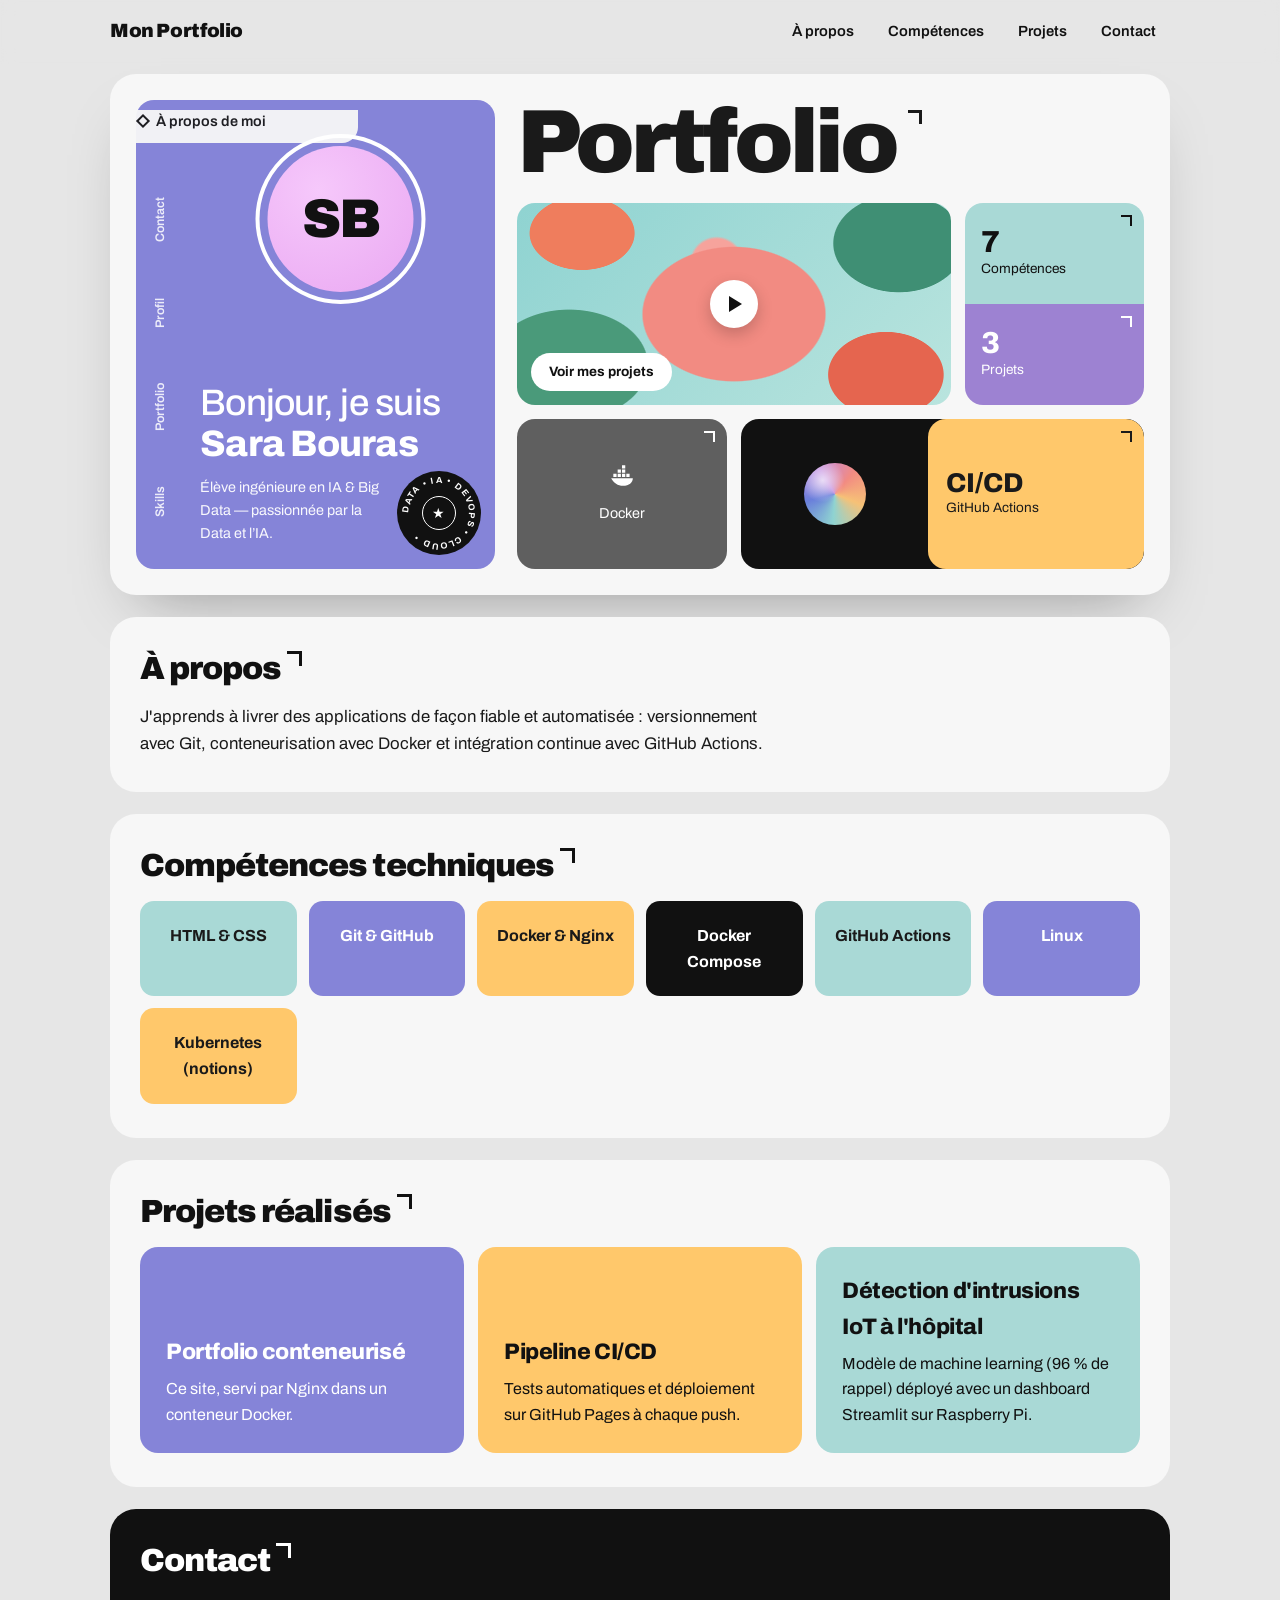
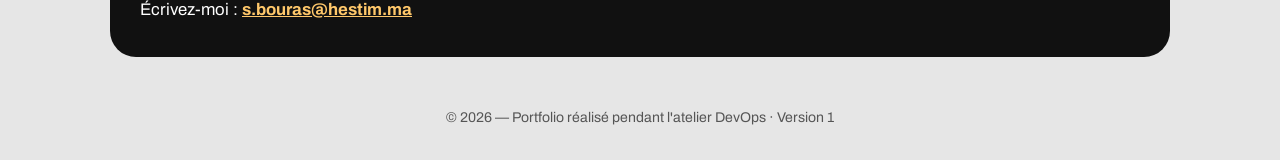
==== index.html @ 8a116980 "feat: ajout de la compétence Kubernetes" ====
<!DOCTYPE html>
<html lang="fr">
<head>
  <meta charset="UTF-8">
  <meta name="viewport" content="width=device-width, initial-scale=1.0">
  <title>Portfolio — Sara Bouras</title>
  <link rel="preconnect" href="https://fonts.googleapis.com">
  <link rel="preconnect" href="https://fonts.gstatic.com" crossorigin>
  <link rel="stylesheet" href="https://fonts.googleapis.com/css2?family=Archivo:wght@400;500;600;700;800;900&display=swap">
  <link rel="stylesheet" href="css/style.css">
</head>
<body>
  <header class="entete">
    <nav class="menu">
      <a class="logo" href="#accueil">Mon&nbsp;Portfolio</a>
      <ul>
        <li><a href="#apropos">À propos</a></li>
        <li><a href="#competences">Compétences</a></li>
        <li><a href="#projets">Projets</a></li>
        <li><a href="#contact">Contact</a></li>
      </ul>
    </nav>
  </header>

  <main class="planche">
    <section id="accueil" class="hero">
      <!-- Carte profil (violette) -->
      <div class="profil">
        <p class="etiquette"><span class="losange" aria-hidden="true"></span> À propos de moi</p>

        <ul class="rail" aria-label="Raccourcis">
          <li><a href="#contact">Contact</a></li>
          <li><a href="#apropos">Profil</a></li>
          <li><a href="#projets">Portfolio</a></li>
          <li><a href="#competences">Skills</a></li>
        </ul>

        <div class="avatar" aria-hidden="true">
          <span>SB</span>
        </div>

        <h1>Bonjour, je suis <span>Sara Bouras</span></h1>
        <p>Élève ingénieure en IA &amp; Big Data — passionnée par la Data et l’IA.</p>

        <div class="badge" aria-hidden="true">
          <svg viewBox="0 0 100 100">
            <defs><path id="cercle" d="M50,50 m-36,0 a36,36 0 1,1 72,0 a36,36 0 1,1 -72,0"/></defs>
            <text><textPath href="#cercle">DATA • IA • DEVOPS • CLOUD •</textPath></text>
          </svg>
          <span class="badge-coeur">★</span>
        </div>
      </div>

      <!-- Colonne droite : grand titre + tuiles -->
      <div class="vitrine">
        <p class="titre-geant">Portfolio<span class="coin" aria-hidden="true"></span></p>

        <div class="tuiles">
          <a class="tuile tuile-visuel" href="#projets">
            <span class="lecture" aria-hidden="true"></span>
            <span class="bouton">Voir mes projets</span>
          </a>

          <div class="tuile tuile-stats">
            <div class="stat stat-menthe"><strong>7</strong><span>Compétences</span></div>
            <div class="stat stat-violet"><strong>3</strong><span>Projets</span></div>
          </div>

          <div class="tuile tuile-grise">
            <span class="icone" aria-hidden="true">
              <svg viewBox="0 0 24 24" width="26" height="26" fill="currentColor"><path d="M4 10h3v3H4zm4 0h3v3H8zm4 0h3v3h-3zm-4-4h3v3H8zm4 0h3v3h-3zm0-4h3v3h-3zm4 8h3v3h-3zM2 14h20c0 4-3.5 7-9 7-5 0-8.5-2.5-11-7z"/></svg>
            </span>
            <span>Docker</span>
          </div>

          <div class="tuile tuile-duo">
            <div class="duo-noir"><span class="orbe" aria-hidden="true"></span></div>
            <div class="duo-jaune"><strong>CI/CD</strong><span>GitHub Actions</span></div>
          </div>
        </div>
      </div>
    </section>

    <section id="apropos" class="bloc">
      <h2>À propos</h2>
      <p>J'apprends à livrer des applications de façon fiable et automatisée :
         versionnement avec Git, conteneurisation avec Docker et intégration continue avec GitHub Actions.</p>
    </section>

    <section id="competences" class="bloc">
      <h2>Compétences techniques</h2>
      <ul class="cartes">
        <li>HTML &amp; CSS</li>
        <li>Git &amp; GitHub</li>
        <li>Docker &amp; Nginx</li>
        <li>Docker Compose</li>
        <li>GitHub Actions</li>
        <li>Linux</li>
        <li>Kubernetes (notions)</li>
      </ul>
    </section>

    <section id="projets" class="bloc">
      <h2>Projets réalisés</h2>
      <div class="projets">
        <article class="projet">
          <h3>Portfolio conteneurisé</h3>
          <p>Ce site, servi par Nginx dans un conteneur Docker.</p>
        </article>
        <article class="projet">
          <h3>Pipeline CI/CD</h3>
          <p>Tests automatiques et déploiement sur GitHub Pages à chaque push.</p>
        </article>
        <article class="projet">
          <h3>Détection d'intrusions IoT à l'hôpital</h3>
          <p>Modèle de machine learning (96 % de rappel) déployé avec un dashboard Streamlit sur Raspberry Pi.</p>
        </article>
      </div>
    </section>

    <section id="contact" class="bloc">
      <h2>Contact</h2>
      <p>Écrivez-moi : <a href="mailto:s.bouras@hestim.ma">s.bouras@hestim.ma</a></p>
    </section>
  </main>

  <footer class="pied">
    <p>© 2026 — Portfolio réalisé pendant l'atelier DevOps · Version 1</p>
  </footer>
</body>
</html>
---- css/style.css ----
/* Portfolio DevOps — feuille de style (V2, style « bento ») */
:root {
  --principale: #111111;   /* noir des titres */
  --accent: #8584d8;       /* violet de la carte profil */
  --fond: #e6e6e6;         /* gris clair de la page */
  --planche: #f7f7f7;      /* fond des cartes */
  --texte: #1a1a1a;
  --gris: #5f5f5f;
  --rose: #eaa8f2;
  --menthe: #a9d9d6;
  --violet: #9d82d2;
  --jaune: #ffc86b;
  --rayon: 18px;
}

* { box-sizing: border-box; margin: 0; padding: 0; }

html { scroll-behavior: smooth; }

body {
  font-family: "Archivo", "Segoe UI", Helvetica, Arial, sans-serif;
  color: var(--texte);
  background: var(--fond);
  line-height: 1.6;
}

/* En-tête et menu */
.entete {
  position: sticky; top: 0; z-index: 10;
  background: rgba(230, 230, 230, .85);
  backdrop-filter: blur(8px);
}
.menu {
  max-width: 1100px; margin: auto; padding: 14px 20px;
  display: flex; justify-content: space-between; align-items: center; flex-wrap: wrap;
}
.menu a { color: var(--principale); text-decoration: none; }
.logo { font-weight: 900; font-size: 1.2rem; letter-spacing: -.02em; }
.menu ul { list-style: none; display: flex; gap: 6px; }
.menu ul a {
  display: block; padding: 6px 14px; border-radius: 30px;
  font-weight: 600; font-size: .92rem; transition: background .2s, color .2s;
}
.menu ul a:hover { background: var(--principale); color: #fff; }

/* Planche principale */
.planche { max-width: 1100px; margin: auto; padding: 10px 20px 40px; }

/* ===== Section d'accueil (bento) ===== */
.hero {
  display: grid; grid-template-columns: minmax(280px, 1fr) 1.75fr; gap: 22px;
  background: var(--planche); border-radius: 26px; padding: 26px;
  box-shadow: 0 30px 60px -30px rgba(0, 0, 0, .35);
}

/* Carte profil violette */
.profil {
  position: relative; display: flex; flex-direction: column; justify-content: flex-end;
  min-height: 460px; padding: 70px 22px 24px 64px;
  background: var(--accent); color: #fff; border-radius: var(--rayon);
}
.etiquette {
  position: absolute; top: -2px; left: 0;
  display: flex; align-items: center; gap: 8px;
  background: var(--planche); color: var(--texte);
  padding: 0 22px 10px 2px; border-bottom-right-radius: 16px;
  font-size: .82rem; font-weight: 600;
}
.losange {
  width: 10px; height: 10px; border: 2px solid var(--texte); transform: rotate(45deg);
}

/* Rail vertical à gauche de la carte */
.rail {
  position: absolute; left: 0; top: 70px; bottom: 24px; width: 50px;
  list-style: none; display: flex; flex-direction: column; justify-content: space-around; align-items: center;
}
.rail a {
  display: block; writing-mode: vertical-rl; transform: rotate(180deg);
  color: #fff; text-decoration: none; font-size: .78rem; font-weight: 600; opacity: .85;
}
.rail a:hover { opacity: 1; text-decoration: underline; }

/* Avatar : cercle rose cerclé de blanc */
.avatar {
  position: absolute; top: 34px; left: 50%; transform: translateX(-35%);
  width: 170px; height: 170px; border-radius: 50%;
  border: 4px solid #fff; padding: 8px;
}
.avatar span {
  display: grid; place-items: center; width: 100%; height: 100%; border-radius: 50%;
  background: radial-gradient(circle at 35% 30%, #f6c8fb, var(--rose));
  color: var(--principale); font-weight: 900; font-size: 3.4rem; letter-spacing: -.04em;
}

.hero h1 {
  font-size: 2.3rem; font-weight: 500; line-height: 1.1; letter-spacing: -.02em;
  margin-top: 210px;
}
.hero h1 span { display: block; font-weight: 800; color: #fff; }
.profil p { font-size: .9rem; margin-top: 12px; padding-right: 92px; opacity: .95; }

/* Badge circulaire qui tourne */
.badge {
  position: absolute; right: 14px; bottom: 14px; width: 84px; height: 84px;
  border-radius: 50%; background: var(--principale); color: #fff;
  display: grid; place-items: center;
}
.badge svg {
  position: absolute; inset: 0; width: 100%; height: 100%;
  font-size: 10.5px; font-weight: 700; letter-spacing: 1.5px; fill: #fff;
  animation: tourner 14s linear infinite;
}
.badge-coeur {
  width: 34px; height: 34px; border-radius: 50%; border: 1.5px solid #fff;
  display: grid; place-items: center; font-size: .9rem;
}
@keyframes tourner { to { transform: rotate(360deg); } }

/* Colonne droite */
.vitrine { display: flex; flex-direction: column; gap: 18px; }
.titre-geant {
  position: relative; align-self: flex-start;
  font-size: clamp(3rem, 7.5vw, 5.6rem); font-weight: 900;
  line-height: .95; letter-spacing: -.045em; padding-right: 26px;
}
.coin, .tuile-stats .stat::after, .tuile-grise::after, .duo-jaune::after {
  content: ""; position: absolute; top: 12px; right: 12px;
  width: 9px; height: 9px; border-top: 2px solid currentColor; border-right: 2px solid currentColor;
}
.coin { top: 10px; right: 0; width: 14px; height: 14px; border-width: 3px; }

.tuiles {
  flex: 1; display: grid; gap: 14px;
  grid-template-columns: 1fr 1fr .85fr;
  grid-template-rows: 1.35fr 1fr;
}
.tuile { position: relative; border-radius: var(--rayon); overflow: hidden; min-height: 150px; }

/* Tuile visuelle (motif feuillage en CSS) */
.tuile-visuel {
  grid-column: span 2;
  display: grid; place-items: center; text-decoration: none;
  background:
    radial-gradient(ellipse 38% 60% at 50% 55%, #f28b82 0 55%, transparent 56%),
    radial-gradient(circle at 46% 30%, #f6a39c 0 9%, transparent 10%),
    radial-gradient(ellipse 30% 45% at 12% 80%, #4a9a7a 0 60%, transparent 61%),
    radial-gradient(ellipse 25% 40% at 88% 20%, #3f8f74 0 60%, transparent 61%),
    radial-gradient(ellipse 22% 35% at 85% 85%, #e5654f 0 60%, transparent 61%),
    radial-gradient(ellipse 20% 30% at 15% 15%, #ef7d5d 0 60%, transparent 61%),
    linear-gradient(135deg, #8fd3d1, #b9e4de);
}
.lecture {
  width: 48px; height: 48px; border-radius: 50%; background: #fff;
  display: grid; place-items: center; box-shadow: 0 6px 16px rgba(0, 0, 0, .2);
  transition: transform .25s;
}
.lecture::before {
  content: ""; margin-left: 4px;
  border-left: 13px solid var(--principale); border-top: 8px solid transparent; border-bottom: 8px solid transparent;
}
.tuile-visuel:hover .lecture { transform: scale(1.12); }
.bouton {
  position: absolute; left: 14px; bottom: 14px;
  display: inline-block; padding: 8px 18px;
  background: #fff; color: var(--principale); border-radius: 30px;
  text-decoration: none; font-weight: 700; font-size: .85rem;
}

/* Tuile statistiques (menthe + violet) */
.tuile-stats { display: grid; grid-template-rows: 1fr 1fr; }
.stat {
  position: relative; display: flex; flex-direction: column; justify-content: center;
  padding: 14px 16px; color: var(--principale);
}
.stat strong { font-size: 1.9rem; font-weight: 800; line-height: 1; }
.stat span { font-size: .85rem; }
.stat-menthe { background: var(--menthe); }
.stat-violet { background: var(--violet); color: #fff; }

/* Tuile grise */
.tuile-grise {
  background: var(--gris); color: #fff;
  display: flex; flex-direction: column; align-items: center; justify-content: center; gap: 6px;
  font-size: .9rem;
}

/* Tuile duo (noir + jaune) */
.tuile-duo { grid-column: span 2; display: grid; grid-template-columns: 1fr 1.15fr; background: var(--principale); }
.duo-noir { display: grid; place-items: center; }
.orbe {
  width: 62px; height: 62px; border-radius: 50%;
  background:
    radial-gradient(circle at 30% 28%, rgba(255, 255, 255, .7), transparent 35%),
    conic-gradient(from 40deg, #f28b82, #f6c177, #8fd3d1, #6a7fdb, #c18be0, #f28b82);
  animation: tourner 10s linear infinite;
}
.duo-jaune {
  position: relative; background: var(--jaune); border-radius: var(--rayon);
  display: flex; flex-direction: column; justify-content: center; padding: 14px 18px;
}
.duo-jaune strong { font-size: 1.7rem; font-weight: 800; line-height: 1; }
.duo-jaune span { font-size: .85rem; }

/* ===== Blocs de contenu ===== */
.bloc {
  margin-top: 22px; padding: 34px 30px;
  background: var(--planche); border-radius: 26px;
}
.bloc h2 {
  color: var(--principale); margin-bottom: 18px;
  font-size: 2rem; font-weight: 900; letter-spacing: -.03em; line-height: 1.1;
}
.bloc h2::after {
  content: ""; display: inline-block; width: 12px; height: 12px; margin-left: 6px; vertical-align: top;
  border-top: 3px solid var(--principale); border-right: 3px solid var(--principale);
}
.bloc > p { max-width: 65ch; font-size: 1.05rem; }

.cartes { list-style: none; display: grid; grid-template-columns: repeat(auto-fit, minmax(150px, 1fr)); gap: 12px; }
.cartes li {
  padding: 22px 16px; border-radius: 14px; text-align: center; font-weight: 700;
  background: var(--menthe); transition: transform .2s;
}
.cartes li:nth-child(4n+2) { background: var(--accent); color: #fff; }
.cartes li:nth-child(4n+3) { background: var(--jaune); }
.cartes li:nth-child(4n+4) { background: var(--principale); color: #fff; }
.cartes li:hover { transform: translateY(-4px); }

.projets { display: grid; grid-template-columns: repeat(auto-fit, minmax(260px, 1fr)); gap: 14px; }
.projet {
  border-radius: var(--rayon); padding: 26px; min-height: 160px;
  background: var(--accent); color: #fff;
  display: flex; flex-direction: column; justify-content: flex-end;
}
.projet:nth-child(2) { background: var(--jaune); color: var(--principale); }
.projet:nth-child(3) { background: var(--menthe); color: var(--principale); }
.projet h3 { font-size: 1.4rem; font-weight: 800; letter-spacing: -.02em; margin-bottom: 6px; }

#contact { background: var(--principale); color: #fff; }
#contact h2 { color: #fff; }
#contact h2::after { border-color: #fff; }
#contact a { color: var(--jaune); font-weight: 700; }

/* Pied de page */
.pied { color: #555; text-align: center; padding: 10px 20px 30px; font-size: .88rem; }

/* Accessibilité : moins d'animations si demandé */
@media (prefers-reduced-motion: reduce) {
  .badge svg, .orbe { animation: none; }
  html { scroll-behavior: auto; }
}

/* Responsive : tablettes */
@media (max-width: 860px) {
  .hero { grid-template-columns: 1fr; }
  .tuiles { grid-template-rows: auto; }
}

/* Responsive : petits écrans */
@media (max-width: 600px) {
  .planche { padding: 6px 12px 30px; }
  .hero { padding: 14px; border-radius: 20px; }
  .hero h1 { font-size: 1.9rem; }
  .menu ul { gap: 2px; font-size: .9rem; margin-top: 8px; }
  .menu ul a { padding: 4px 10px; }
  .tuiles { grid-template-columns: 1fr 1fr; }
  .tuile-visuel, .tuile-duo { grid-column: span 2; }
  .bloc { padding: 26px 18px; }
  .bloc h2 { font-size: 1.6rem; }
}
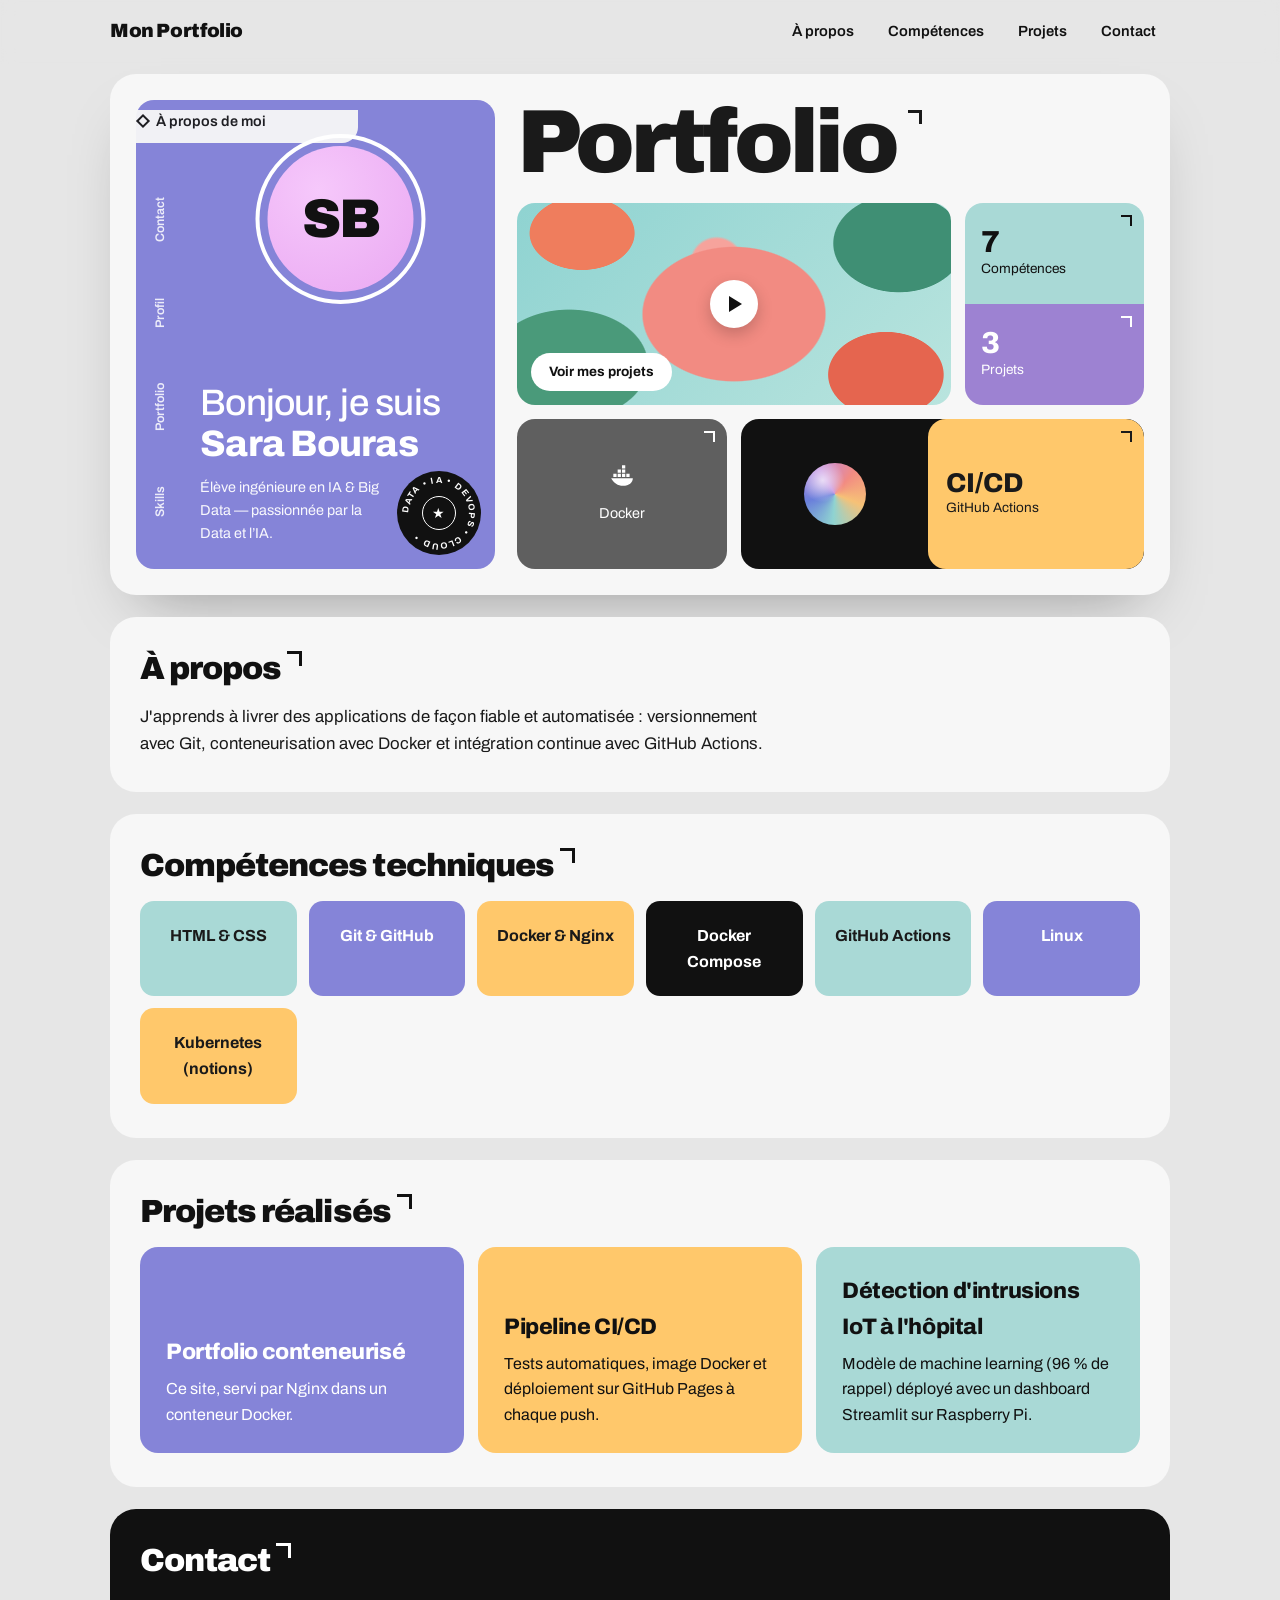
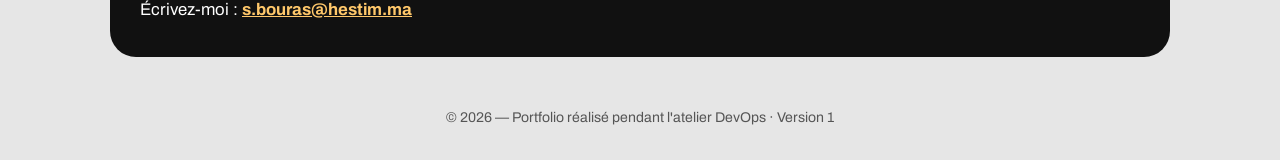
==== commit 078d8827: "docs: précision du projet Pipeline CI/CD" ====
--- a/index.html
+++ b/index.html
@@ -109,7 +109,7 @@
         </article>
         <article class="projet">
           <h3>Pipeline CI/CD</h3>
-          <p>Tests automatiques et déploiement sur GitHub Pages à chaque push.</p>
+          <p>Tests automatiques, image Docker et déploiement sur GitHub Pages à chaque push.</p>
         </article>
         <article class="projet">
           <h3>Détection d'intrusions IoT à l'hôpital</h3>
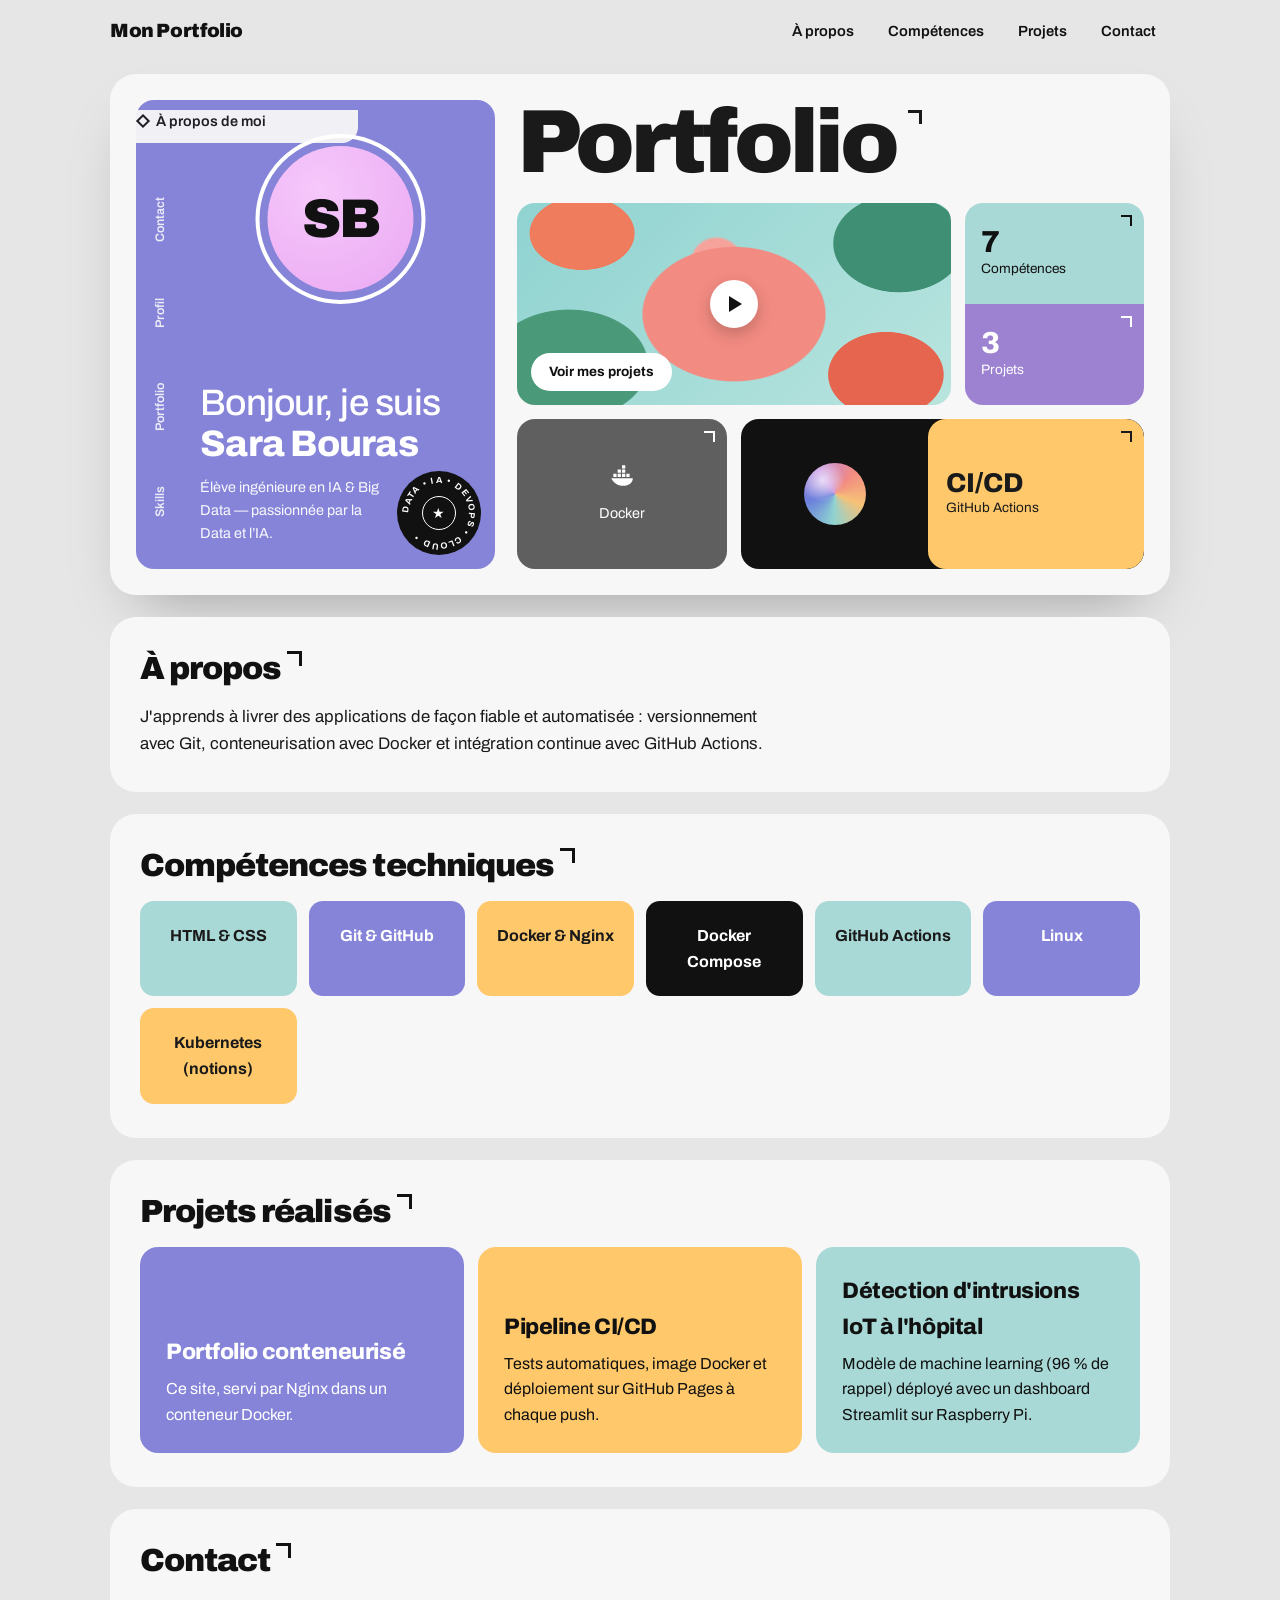
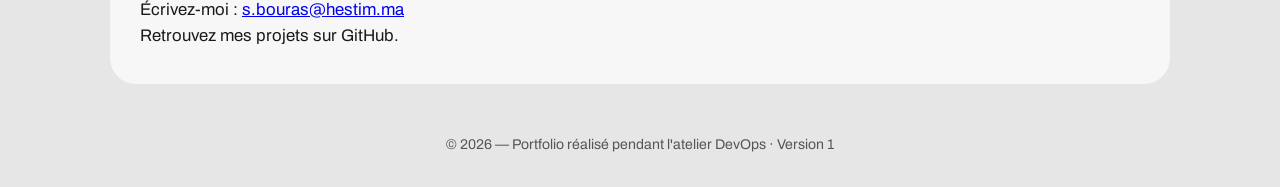
==== commit d4544bf5: "feat: complément de la section contact" ====
--- a/index.html
+++ b/index.html
@@ -42,12 +42,12 @@
         <h1>Bonjour, je suis <span>Sara Bouras</span></h1>
         <p>Élève ingénieure en IA &amp; Big Data — passionnée par la Data et l’IA.</p>
 
-        <div class="badge" aria-hidden="true">
+        <div class="sceau" aria-hidden="true">
           <svg viewBox="0 0 100 100">
             <defs><path id="cercle" d="M50,50 m-36,0 a36,36 0 1,1 72,0 a36,36 0 1,1 -72,0"/></defs>
             <text><textPath href="#cercle">DATA • IA • DEVOPS • CLOUD •</textPath></text>
           </svg>
-          <span class="badge-coeur">★</span>
+          <span class="sceau-coeur">★</span>
         </div>
       </div>
 
@@ -118,9 +118,10 @@
       </div>
     </section>
 
-    <section id="contact" class="bloc">
+    <section id="contacts" class="bloc">
       <h2>Contact</h2>
       <p>Écrivez-moi : <a href="mailto:s.bouras@hestim.ma">s.bouras@hestim.ma</a></p>
+      <p>Retrouvez mes projets sur GitHub.</p>
     </section>
   </main>
 
--- a/css/style.css
+++ b/css/style.css
@@ -101,17 +101,17 @@
 .profil p { font-size: .9rem; margin-top: 12px; padding-right: 92px; opacity: .95; }
 
 /* Badge circulaire qui tourne */
-.badge {
+.sceau {
   position: absolute; right: 14px; bottom: 14px; width: 84px; height: 84px;
   border-radius: 50%; background: var(--principale); color: #fff;
   display: grid; place-items: center;
 }
-.badge svg {
+.sceau svg {
   position: absolute; inset: 0; width: 100%; height: 100%;
   font-size: 10.5px; font-weight: 700; letter-spacing: 1.5px; fill: #fff;
   animation: tourner 14s linear infinite;
 }
-.badge-coeur {
+.sceau-coeur {
   width: 34px; height: 34px; border-radius: 50%; border: 1.5px solid #fff;
   display: grid; place-items: center; font-size: .9rem;
 }
@@ -247,7 +247,7 @@
 
 /* Accessibilité : moins d'animations si demandé */
 @media (prefers-reduced-motion: reduce) {
-  .badge svg, .orbe { animation: none; }
+  .sceau svg, .orbe { animation: none; }
   html { scroll-behavior: auto; }
 }
 
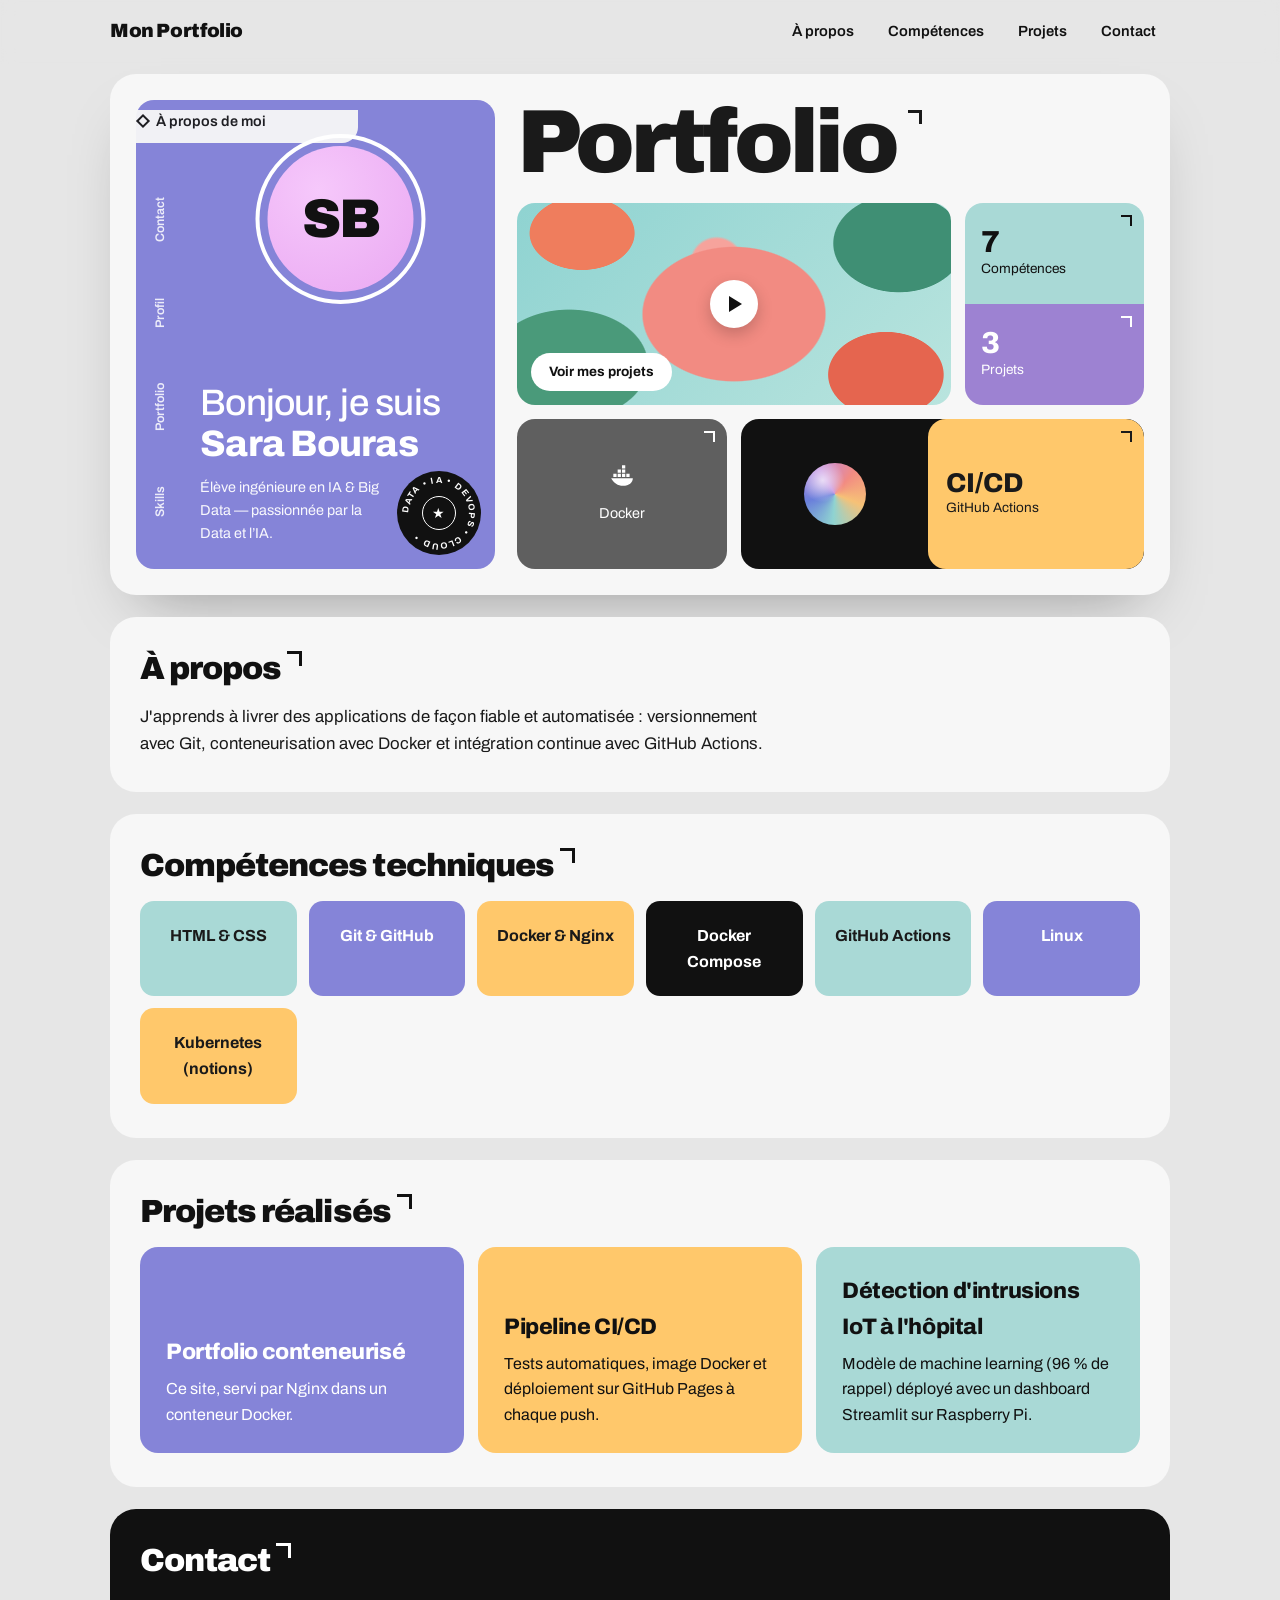
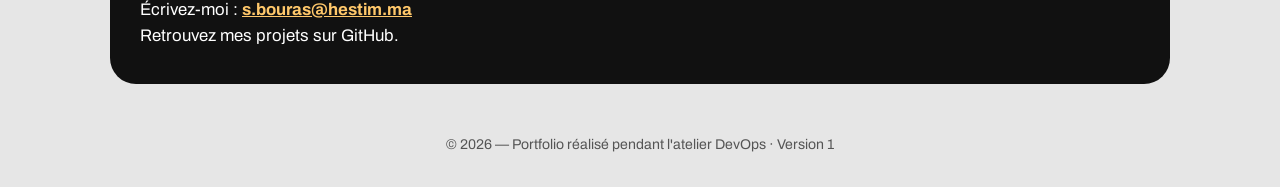
==== commit d129f546: "fix: rétablir l'identifiant de la section contact" ====
--- a/index.html
+++ b/index.html
@@ -118,7 +118,7 @@
       </div>
     </section>
 
-    <section id="contacts" class="bloc">
+    <section id="contact" class="bloc">
       <h2>Contact</h2>
       <p>Écrivez-moi : <a href="mailto:s.bouras@hestim.ma">s.bouras@hestim.ma</a></p>
       <p>Retrouvez mes projets sur GitHub.</p>
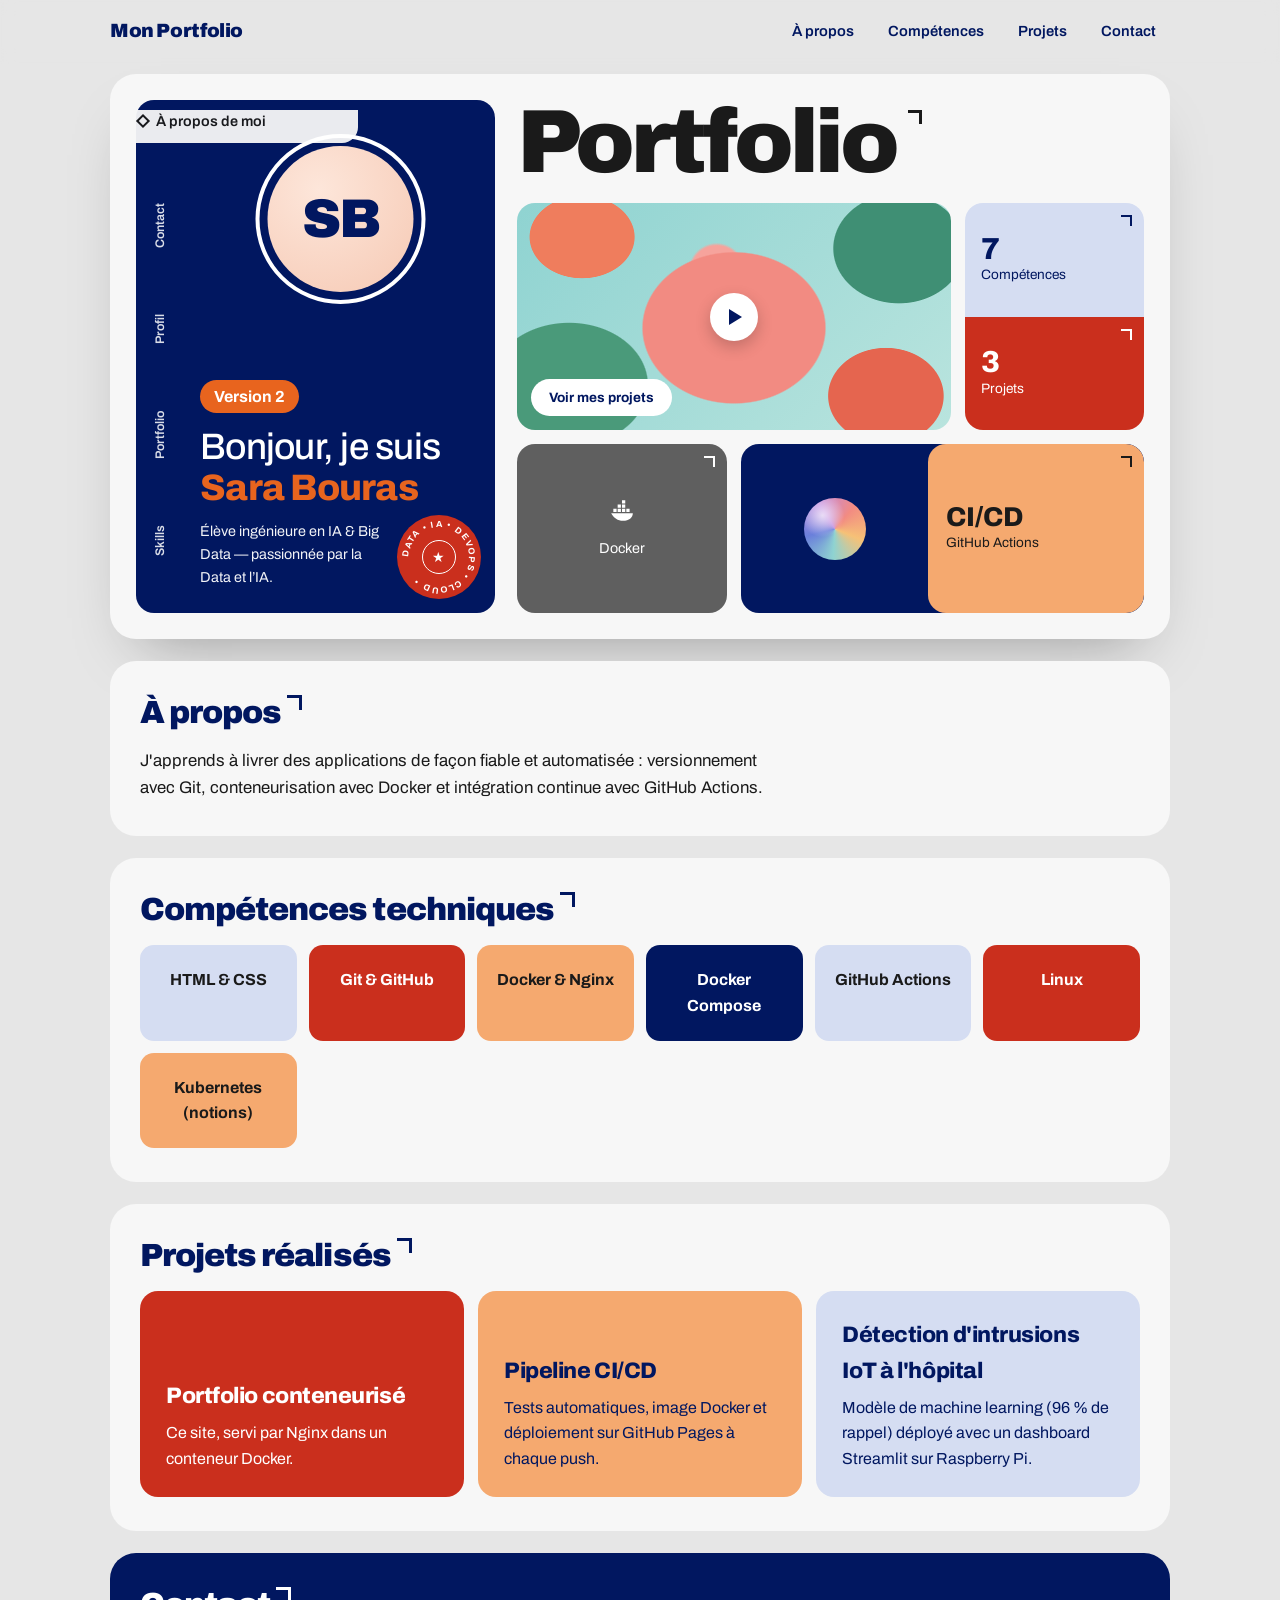
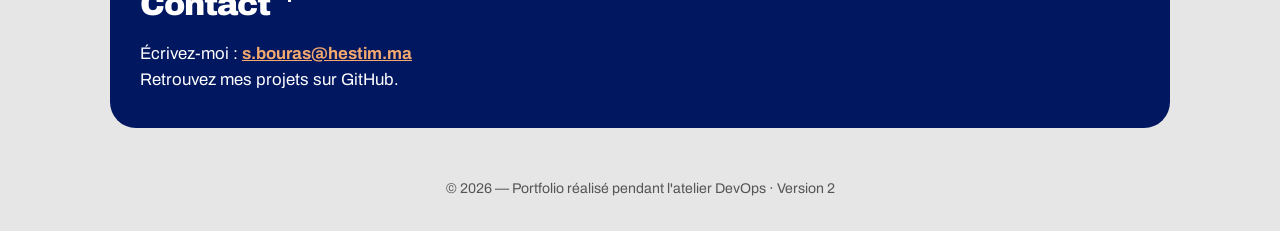
==== commit 620d4d5e: "feat: portfolio V2 (nouvelle charte graphique)" ====
--- a/index.html
+++ b/index.html
@@ -39,6 +39,7 @@
           <span>SB</span>
         </div>
 
+        <span class="badge">Version 2</span>
         <h1>Bonjour, je suis <span>Sara Bouras</span></h1>
         <p>Élève ingénieure en IA &amp; Big Data — passionnée par la Data et l’IA.</p>
 
@@ -126,7 +127,7 @@
   </main>
 
   <footer class="pied">
-    <p>© 2026 — Portfolio réalisé pendant l'atelier DevOps · Version 1</p>
+    <p>© 2026 — Portfolio réalisé pendant l'atelier DevOps · Version 2</p>
   </footer>
 </body>
 </html>
--- a/css/style.css
+++ b/css/style.css
@@ -1,15 +1,16 @@
 /* Portfolio DevOps — feuille de style (V2, style « bento ») */
 :root {
-  --principale: #111111;   /* noir des titres */
-  --accent: #8584d8;       /* violet de la carte profil */
+  --principale: #011760;   /* marine HESTIM (titres, carte profil) */
+  --accent: #CA2F1D;       /* rouge HESTIM */
+  --orange: #E8641E;       /* orange HESTIM (nom, badge) */
   --fond: #e6e6e6;         /* gris clair de la page */
   --planche: #f7f7f7;      /* fond des cartes */
   --texte: #1a1a1a;
   --gris: #5f5f5f;
-  --rose: #eaa8f2;
-  --menthe: #a9d9d6;
-  --violet: #9d82d2;
-  --jaune: #ffc86b;
+  --rose: #f6c9b4;
+  --menthe: #d5ddf2;
+  --violet: #CA2F1D;
+  --jaune: #f5a96f;
   --rayon: 18px;
 }
 
@@ -53,11 +54,11 @@
   box-shadow: 0 30px 60px -30px rgba(0, 0, 0, .35);
 }
 
-/* Carte profil violette */
+/* Carte profil marine */
 .profil {
   position: relative; display: flex; flex-direction: column; justify-content: flex-end;
   min-height: 460px; padding: 70px 22px 24px 64px;
-  background: var(--accent); color: #fff; border-radius: var(--rayon);
+  background: var(--principale); color: #fff; border-radius: var(--rayon);
 }
 .etiquette {
   position: absolute; top: -2px; left: 0;
@@ -89,7 +90,7 @@
 }
 .avatar span {
   display: grid; place-items: center; width: 100%; height: 100%; border-radius: 50%;
-  background: radial-gradient(circle at 35% 30%, #f6c8fb, var(--rose));
+  background: radial-gradient(circle at 35% 30%, #fde6da, var(--rose));
   color: var(--principale); font-weight: 900; font-size: 3.4rem; letter-spacing: -.04em;
 }
 
@@ -97,13 +98,17 @@
   font-size: 2.3rem; font-weight: 500; line-height: 1.1; letter-spacing: -.02em;
   margin-top: 210px;
 }
-.hero h1 span { display: block; font-weight: 800; color: #fff; }
+.hero h1 span { display: block; font-weight: 800; color: #E8641E; }
+.badge { display: inline-block; margin-bottom: 14px; padding: 4px 14px;
+  border-radius: 20px; background: #E8641E; color: #fff; font-weight: 700; }
+.profil > .badge { align-self: flex-start; margin: 210px 0 14px; }
+.profil > .badge + h1 { margin-top: 0; }
 .profil p { font-size: .9rem; margin-top: 12px; padding-right: 92px; opacity: .95; }
 
 /* Badge circulaire qui tourne */
 .sceau {
   position: absolute; right: 14px; bottom: 14px; width: 84px; height: 84px;
-  border-radius: 50%; background: var(--principale); color: #fff;
+  border-radius: 50%; background: var(--accent); color: #fff;
   display: grid; place-items: center;
 }
 .sceau svg {
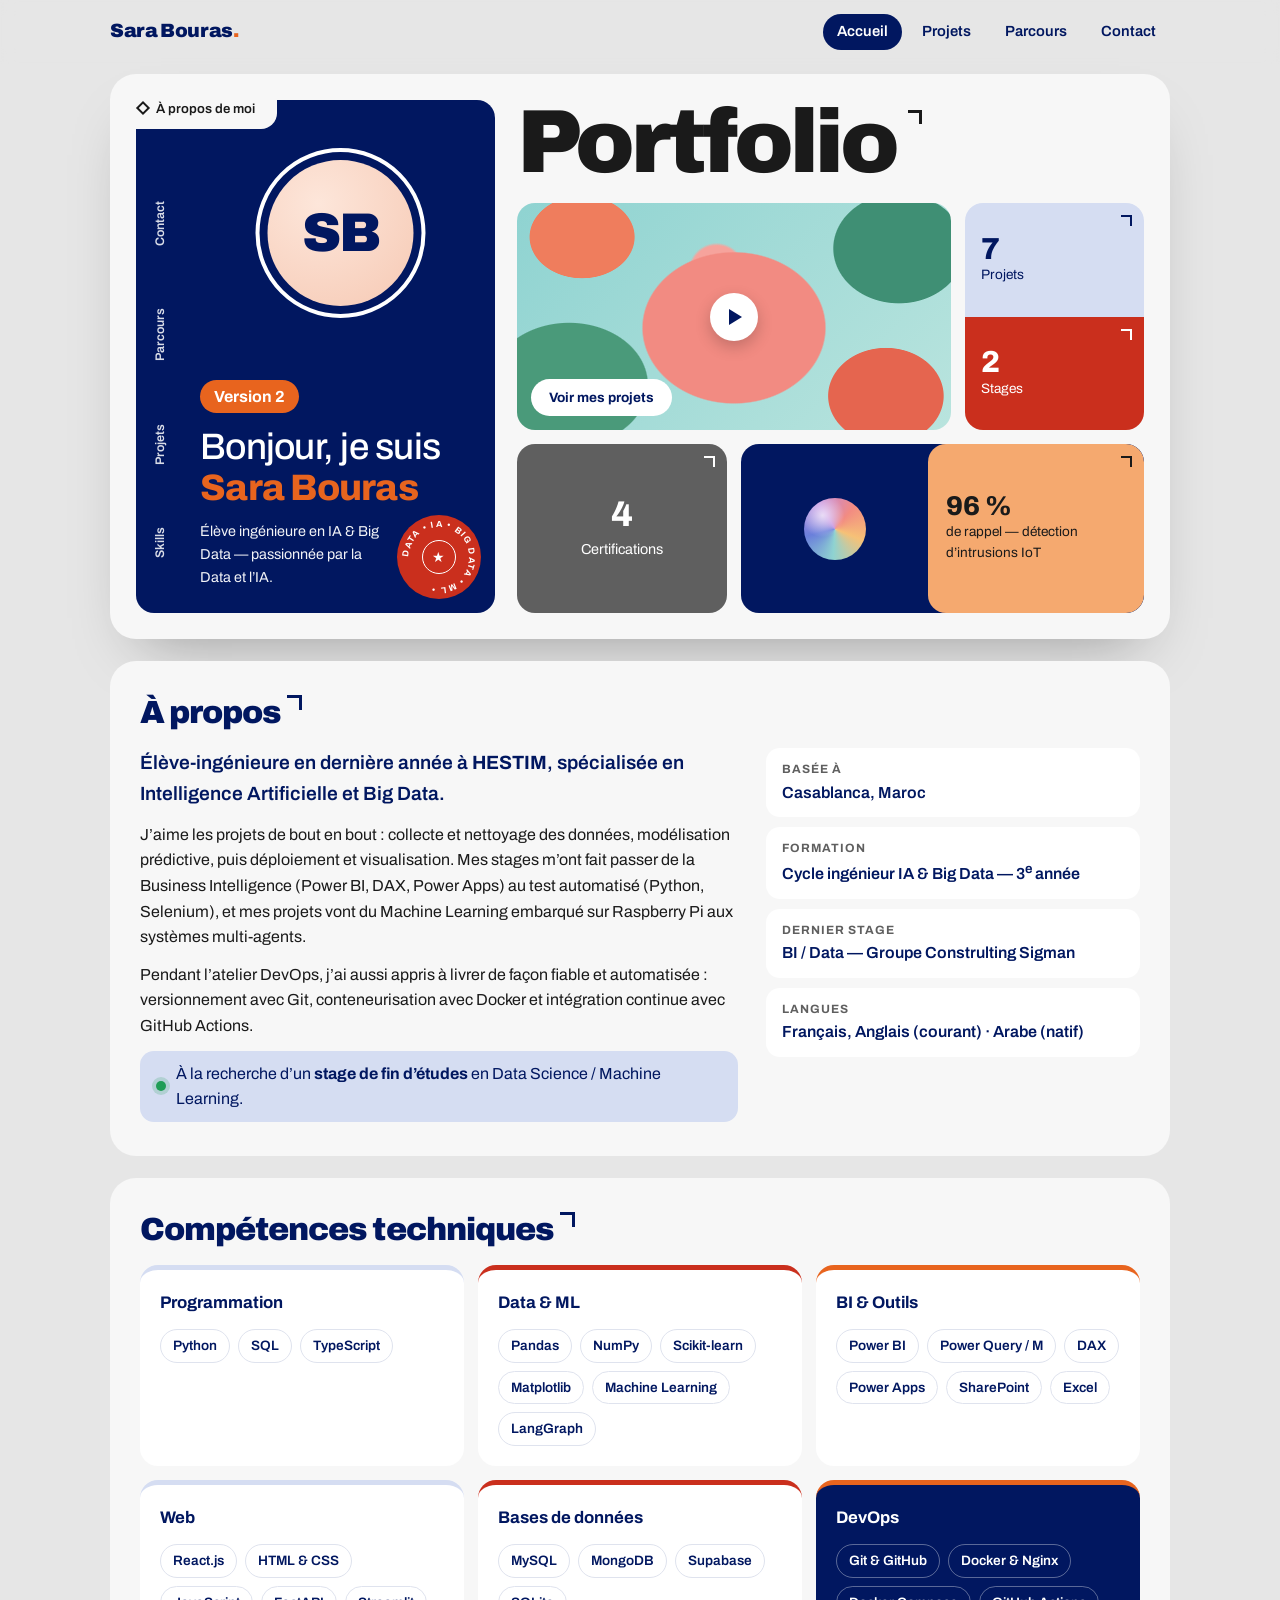
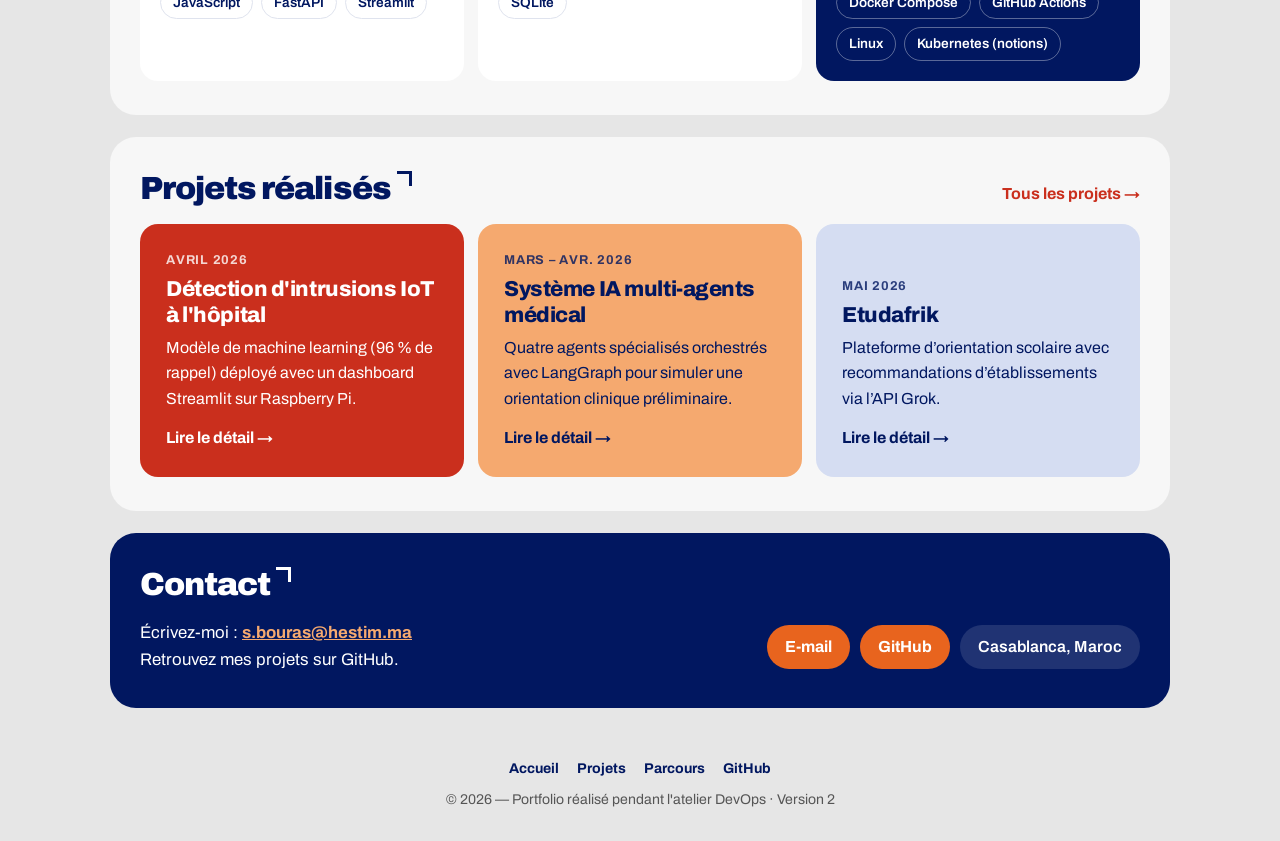
==== commit 3d720b84: "feat: portfolio personnalisé depuis le CV (pages Projets et Parcours, responsive)" ====
--- a/index.html
+++ b/index.html
@@ -4,6 +4,7 @@
   <meta charset="UTF-8">
   <meta name="viewport" content="width=device-width, initial-scale=1.0">
   <title>Portfolio — Sara Bouras</title>
+  <meta name="description" content="Sara Bouras, élève ingénieure en IA &amp; Big Data à HESTIM : projets Data Science, Machine Learning, BI et DevOps.">
   <link rel="preconnect" href="https://fonts.googleapis.com">
   <link rel="preconnect" href="https://fonts.gstatic.com" crossorigin>
   <link rel="stylesheet" href="https://fonts.googleapis.com/css2?family=Archivo:wght@400;500;600;700;800;900&display=swap">
@@ -12,11 +13,11 @@
 <body>
   <header class="entete">
     <nav class="menu">
-      <a class="logo" href="#accueil">Mon&nbsp;Portfolio</a>
+      <a class="logo" href="index.html">Sara&nbsp;Bouras<span>.</span></a>
       <ul>
-        <li><a href="#apropos">À propos</a></li>
-        <li><a href="#competences">Compétences</a></li>
-        <li><a href="#projets">Projets</a></li>
+        <li><a href="index.html" aria-current="page">Accueil</a></li>
+        <li><a href="projets.html">Projets</a></li>
+        <li><a href="parcours.html">Parcours</a></li>
         <li><a href="#contact">Contact</a></li>
       </ul>
     </nav>
@@ -24,14 +25,14 @@
 
   <main class="planche">
     <section id="accueil" class="hero">
-      <!-- Carte profil (violette) -->
+      <!-- Carte profil -->
       <div class="profil">
         <p class="etiquette"><span class="losange" aria-hidden="true"></span> À propos de moi</p>
 
         <ul class="rail" aria-label="Raccourcis">
           <li><a href="#contact">Contact</a></li>
-          <li><a href="#apropos">Profil</a></li>
-          <li><a href="#projets">Portfolio</a></li>
+          <li><a href="parcours.html">Parcours</a></li>
+          <li><a href="projets.html">Projets</a></li>
           <li><a href="#competences">Skills</a></li>
         </ul>
 
@@ -46,7 +47,7 @@
         <div class="sceau" aria-hidden="true">
           <svg viewBox="0 0 100 100">
             <defs><path id="cercle" d="M50,50 m-36,0 a36,36 0 1,1 72,0 a36,36 0 1,1 -72,0"/></defs>
-            <text><textPath href="#cercle">DATA • IA • DEVOPS • CLOUD •</textPath></text>
+            <text><textPath href="#cercle">DATA • IA • BIG DATA • ML •</textPath></text>
           </svg>
           <span class="sceau-coeur">★</span>
         </div>
@@ -57,26 +58,24 @@
         <p class="titre-geant">Portfolio<span class="coin" aria-hidden="true"></span></p>
 
         <div class="tuiles">
-          <a class="tuile tuile-visuel" href="#projets">
+          <a class="tuile tuile-visuel" href="projets.html">
             <span class="lecture" aria-hidden="true"></span>
             <span class="bouton">Voir mes projets</span>
           </a>
 
           <div class="tuile tuile-stats">
-            <div class="stat stat-menthe"><strong>7</strong><span>Compétences</span></div>
-            <div class="stat stat-violet"><strong>3</strong><span>Projets</span></div>
+            <div class="stat stat-menthe"><strong>7</strong><span>Projets</span></div>
+            <div class="stat stat-violet"><strong>2</strong><span>Stages</span></div>
           </div>
 
-          <div class="tuile tuile-grise">
-            <span class="icone" aria-hidden="true">
-              <svg viewBox="0 0 24 24" width="26" height="26" fill="currentColor"><path d="M4 10h3v3H4zm4 0h3v3H8zm4 0h3v3h-3zm-4-4h3v3H8zm4 0h3v3h-3zm0-4h3v3h-3zm4 8h3v3h-3zM2 14h20c0 4-3.5 7-9 7-5 0-8.5-2.5-11-7z"/></svg>
-            </span>
-            <span>Docker</span>
-          </div>
+          <a class="tuile tuile-grise" href="parcours.html#certifications">
+            <strong class="tuile-chiffre">4</strong>
+            <span>Certifications</span>
+          </a>
 
           <div class="tuile tuile-duo">
             <div class="duo-noir"><span class="orbe" aria-hidden="true"></span></div>
-            <div class="duo-jaune"><strong>CI/CD</strong><span>GitHub Actions</span></div>
+            <div class="duo-jaune"><strong>96 %</strong><span>de rappel — détection d’intrusions IoT</span></div>
           </div>
         </div>
       </div>
@@ -84,49 +83,105 @@
 
     <section id="apropos" class="bloc">
       <h2>À propos</h2>
-      <p>J'apprends à livrer des applications de façon fiable et automatisée :
-         versionnement avec Git, conteneurisation avec Docker et intégration continue avec GitHub Actions.</p>
+      <div class="intro">
+        <div class="intro-texte">
+          <p class="chapeau">Élève-ingénieure en dernière année à <strong>HESTIM</strong>, spécialisée en
+            Intelligence Artificielle et Big Data.</p>
+          <p>J’aime les projets de bout en bout : collecte et nettoyage des données, modélisation prédictive,
+            puis déploiement et visualisation. Mes stages m’ont fait passer de la Business Intelligence
+            (Power BI, DAX, Power Apps) au test automatisé (Python, Selenium), et mes projets vont du
+            Machine Learning embarqué sur Raspberry Pi aux systèmes multi-agents.</p>
+          <p>Pendant l’atelier DevOps, j’ai aussi appris à livrer de façon fiable et automatisée :
+            versionnement avec Git, conteneurisation avec Docker et intégration continue avec GitHub Actions.</p>
+          <p class="recherche"><span class="point" aria-hidden="true"></span><span>À la recherche d’un
+            <strong>stage de fin d’études</strong> en Data Science / Machine Learning.</span></p>
+        </div>
+        <dl class="faits">
+          <div><dt>Basée à</dt><dd>Casablanca, Maroc</dd></div>
+          <div><dt>Formation</dt><dd>Cycle ingénieur IA &amp; Big Data — 3<sup>e</sup> année</dd></div>
+          <div><dt>Dernier stage</dt><dd>BI / Data — Groupe Construlting Sigman</dd></div>
+          <div><dt>Langues</dt><dd>Français, Anglais (courant) · Arabe (natif)</dd></div>
+        </dl>
+      </div>
     </section>
 
     <section id="competences" class="bloc">
       <h2>Compétences techniques</h2>
-      <ul class="cartes">
-        <li>HTML &amp; CSS</li>
-        <li>Git &amp; GitHub</li>
-        <li>Docker &amp; Nginx</li>
-        <li>Docker Compose</li>
-        <li>GitHub Actions</li>
-        <li>Linux</li>
-        <li>Kubernetes (notions)</li>
-      </ul>
+      <div class="groupes">
+        <div class="groupe">
+          <h3>Programmation</h3>
+          <ul class="tags"><li>Python</li><li>SQL</li><li>TypeScript</li></ul>
+        </div>
+        <div class="groupe">
+          <h3>Data &amp; ML</h3>
+          <ul class="tags"><li>Pandas</li><li>NumPy</li><li>Scikit-learn</li><li>Matplotlib</li><li>Machine Learning</li><li>LangGraph</li></ul>
+        </div>
+        <div class="groupe">
+          <h3>BI &amp; Outils</h3>
+          <ul class="tags"><li>Power BI</li><li>Power Query / M</li><li>DAX</li><li>Power Apps</li><li>SharePoint</li><li>Excel</li></ul>
+        </div>
+        <div class="groupe">
+          <h3>Web</h3>
+          <ul class="tags"><li>React.js</li><li>HTML &amp; CSS</li><li>JavaScript</li><li>FastAPI</li><li>Streamlit</li></ul>
+        </div>
+        <div class="groupe">
+          <h3>Bases de données</h3>
+          <ul class="tags"><li>MySQL</li><li>MongoDB</li><li>Supabase</li><li>SQLite</li></ul>
+        </div>
+        <div class="groupe groupe-devops">
+          <h3>DevOps</h3>
+          <ul class="tags"><li>Git &amp; GitHub</li><li>Docker &amp; Nginx</li><li>Docker Compose</li><li>GitHub Actions</li><li>Linux</li><li>Kubernetes (notions)</li></ul>
+        </div>
+      </div>
     </section>
 
     <section id="projets" class="bloc">
-      <h2>Projets réalisés</h2>
+      <div class="bloc-tete">
+        <h2>Projets réalisés</h2>
+        <a class="lien-fleche" href="projets.html">Tous les projets <span aria-hidden="true">→</span></a>
+      </div>
       <div class="projets">
         <article class="projet">
-          <h3>Portfolio conteneurisé</h3>
-          <p>Ce site, servi par Nginx dans un conteneur Docker.</p>
+          <p class="projet-date">Avril 2026</p>
+          <h3>Détection d'intrusions IoT à l'hôpital</h3>
+          <p>Modèle de machine learning (96 % de rappel) déployé avec un dashboard Streamlit sur Raspberry Pi.</p>
+          <a class="projet-lien" href="projets.html#iot">Lire le détail →</a>
         </article>
         <article class="projet">
-          <h3>Pipeline CI/CD</h3>
-          <p>Tests automatiques, image Docker et déploiement sur GitHub Pages à chaque push.</p>
+          <p class="projet-date">Mars – Avr. 2026</p>
+          <h3>Système IA multi-agents médical</h3>
+          <p>Quatre agents spécialisés orchestrés avec LangGraph pour simuler une orientation clinique préliminaire.</p>
+          <a class="projet-lien" href="projets.html#multi-agents">Lire le détail →</a>
         </article>
         <article class="projet">
-          <h3>Détection d'intrusions IoT à l'hôpital</h3>
-          <p>Modèle de machine learning (96 % de rappel) déployé avec un dashboard Streamlit sur Raspberry Pi.</p>
+          <p class="projet-date">Mai 2026</p>
+          <h3>Etudafrik</h3>
+          <p>Plateforme d’orientation scolaire avec recommandations d’établissements via l’API Grok.</p>
+          <a class="projet-lien" href="projets.html#etudafrik">Lire le détail →</a>
         </article>
       </div>
     </section>
 
     <section id="contact" class="bloc">
       <h2>Contact</h2>
-      <p>Écrivez-moi : <a href="mailto:s.bouras@hestim.ma">s.bouras@hestim.ma</a></p>
-      <p>Retrouvez mes projets sur GitHub.</p>
+      <div class="contact-grille">
+        <div>
+          <p>Écrivez-moi : <a href="mailto:s.bouras@hestim.ma">s.bouras@hestim.ma</a></p>
+          <p>Retrouvez mes projets sur GitHub.</p>
+        </div>
+        <ul class="contact-liens">
+          <li><a class="pastille" href="mailto:s.bouras@hestim.ma">E-mail</a></li>
+          <li><a class="pastille" href="https://github.com/SiriusRalph">GitHub</a></li>
+          <li><span class="pastille pastille-calme">Casablanca, Maroc</span></li>
+        </ul>
+      </div>
     </section>
   </main>
 
   <footer class="pied">
+    <nav class="pied-liens" aria-label="Pied de page">
+      <a href="index.html">Accueil</a><a href="projets.html">Projets</a><a href="parcours.html">Parcours</a><a href="https://github.com/SiriusRalph">GitHub</a>
+    </nav>
     <p>© 2026 — Portfolio réalisé pendant l'atelier DevOps · Version 2</p>
   </footer>
 </body>
--- a/css/style.css
+++ b/css/style.css
@@ -37,12 +37,13 @@
 }
 .menu a { color: var(--principale); text-decoration: none; }
 .logo { font-weight: 900; font-size: 1.2rem; letter-spacing: -.02em; }
+.logo span { color: var(--orange); }
 .menu ul { list-style: none; display: flex; gap: 6px; }
 .menu ul a {
-  display: block; padding: 6px 14px; border-radius: 30px;
+  display: block; padding: 6px 14px; border-radius: 30px; white-space: nowrap;
   font-weight: 600; font-size: .92rem; transition: background .2s, color .2s;
 }
-.menu ul a:hover { background: var(--principale); color: #fff; }
+.menu ul a:hover, .menu ul a[aria-current="page"] { background: var(--principale); color: #fff; }
 
 /* Planche principale */
 .planche { max-width: 1100px; margin: auto; padding: 10px 20px 40px; }
@@ -65,7 +66,7 @@
   display: flex; align-items: center; gap: 8px;
   background: var(--planche); color: var(--texte);
   padding: 0 22px 10px 2px; border-bottom-right-radius: 16px;
-  font-size: .82rem; font-weight: 600;
+  font-size: .82rem; font-weight: 600; white-space: nowrap;
 }
 .losange {
   width: 10px; height: 10px; border: 2px solid var(--texte); transform: rotate(45deg);
@@ -84,7 +85,7 @@
 
 /* Avatar : cercle rose cerclé de blanc */
 .avatar {
-  position: absolute; top: 34px; left: 50%; transform: translateX(-35%);
+  position: absolute; top: 48px; left: 50%; transform: translateX(-35%);
   width: 170px; height: 170px; border-radius: 50%;
   border: 4px solid #fff; padding: 8px;
 }
@@ -103,7 +104,7 @@
   border-radius: 20px; background: #E8641E; color: #fff; font-weight: 700; }
 .profil > .badge { align-self: flex-start; margin: 210px 0 14px; }
 .profil > .badge + h1 { margin-top: 0; }
-.profil p { font-size: .9rem; margin-top: 12px; padding-right: 92px; opacity: .95; }
+.profil h1 + p { font-size: .9rem; margin-top: 12px; padding-right: 92px; opacity: .95; }
 
 /* Badge circulaire qui tourne */
 .sceau {
@@ -185,10 +186,12 @@
 
 /* Tuile grise */
 .tuile-grise {
-  background: var(--gris); color: #fff;
+  background: var(--gris); color: #fff; text-decoration: none;
   display: flex; flex-direction: column; align-items: center; justify-content: center; gap: 6px;
-  font-size: .9rem;
-}
+  font-size: .9rem; transition: background .2s;
+}
+a.tuile-grise:hover { background: var(--principale); }
+.tuile-chiffre { font-size: 2.2rem; font-weight: 800; line-height: 1; }
 
 /* Tuile duo (noir + jaune) */
 .tuile-duo { grid-column: span 2; display: grid; grid-template-columns: 1fr 1.15fr; background: var(--principale); }
@@ -221,34 +224,166 @@
   border-top: 3px solid var(--principale); border-right: 3px solid var(--principale);
 }
 .bloc > p { max-width: 65ch; font-size: 1.05rem; }
-
-.cartes { list-style: none; display: grid; grid-template-columns: repeat(auto-fit, minmax(150px, 1fr)); gap: 12px; }
-.cartes li {
-  padding: 22px 16px; border-radius: 14px; text-align: center; font-weight: 700;
-  background: var(--menthe); transition: transform .2s;
-}
-.cartes li:nth-child(4n+2) { background: var(--accent); color: #fff; }
-.cartes li:nth-child(4n+3) { background: var(--jaune); }
-.cartes li:nth-child(4n+4) { background: var(--principale); color: #fff; }
-.cartes li:hover { transform: translateY(-4px); }
-
+.bloc h3 { color: var(--principale); }
+.bloc-tete { display: flex; justify-content: space-between; align-items: baseline; gap: 12px; flex-wrap: wrap; }
+.lien-fleche { color: var(--accent); font-weight: 700; text-decoration: none; }
+.lien-fleche:hover { text-decoration: underline; }
+[id] { scroll-margin-top: 80px; }
+
+/* Étiquettes (compétences, technologies) */
+.tags { list-style: none; display: flex; flex-wrap: wrap; gap: 8px; }
+.tags li {
+  padding: 5px 12px; border-radius: 30px; font-size: .85rem; font-weight: 600;
+  background: #fff; border: 1.5px solid #dfe3ee; color: var(--principale);
+}
+
+/* À propos */
+.intro { display: grid; grid-template-columns: 1.6fr 1fr; gap: 28px; align-items: start; }
+.intro-texte p + p { margin-top: 12px; }
+.chapeau { font-size: 1.2rem; font-weight: 600; color: var(--principale); }
+.recherche {
+  display: inline-flex; align-items: center; gap: 10px;
+  padding: 10px 16px; border-radius: 14px; background: var(--menthe); color: var(--principale);
+}
+.point {
+  flex: none; width: 10px; height: 10px; border-radius: 50%; background: #1f9d55;
+  box-shadow: 0 0 0 4px rgba(31, 157, 85, .2);
+}
+.faits { display: grid; gap: 10px; }
+.faits div { background: #fff; border-radius: 14px; padding: 12px 16px; }
+.faits dt { font-size: .75rem; text-transform: uppercase; letter-spacing: .08em; color: var(--gris); font-weight: 700; }
+.faits dd { font-weight: 600; color: var(--principale); }
+
+/* Compétences groupées */
+.groupes { display: grid; grid-template-columns: repeat(auto-fit, minmax(250px, 1fr)); gap: 14px; }
+.groupe { background: #fff; border-radius: var(--rayon); padding: 20px; border-top: 5px solid var(--menthe); }
+.groupe:nth-child(3n+2) { border-top-color: var(--accent); }
+.groupe:nth-child(3n+3) { border-top-color: var(--orange); }
+.groupe h3 { font-size: 1.05rem; margin-bottom: 12px; }
+.groupe-devops { background: var(--principale); }
+.groupe-devops h3 { color: #fff; }
+.groupe-devops .tags li { background: transparent; border-color: rgba(255, 255, 255, .35); color: #fff; }
+
+/* Projets mis en avant (accueil) */
 .projets { display: grid; grid-template-columns: repeat(auto-fit, minmax(260px, 1fr)); gap: 14px; }
 .projet {
-  border-radius: var(--rayon); padding: 26px; min-height: 160px;
+  border-radius: var(--rayon); padding: 26px; min-height: 220px;
   background: var(--accent); color: #fff;
-  display: flex; flex-direction: column; justify-content: flex-end;
+  display: flex; flex-direction: column; justify-content: flex-end; gap: 6px;
 }
 .projet:nth-child(2) { background: var(--jaune); color: var(--principale); }
 .projet:nth-child(3) { background: var(--menthe); color: var(--principale); }
-.projet h3 { font-size: 1.4rem; font-weight: 800; letter-spacing: -.02em; margin-bottom: 6px; }
-
+.bloc .projet h3 { color: inherit; font-size: 1.35rem; font-weight: 800; letter-spacing: -.02em; line-height: 1.2; }
+.projet-date { font-size: .8rem; font-weight: 700; text-transform: uppercase; letter-spacing: .06em; opacity: .8; }
+.projet-lien { margin-top: 8px; color: inherit; font-weight: 700; text-decoration: none; }
+.projet-lien:hover { text-decoration: underline; }
+
+/* Contact */
 #contact { background: var(--principale); color: #fff; }
 #contact h2 { color: #fff; }
 #contact h2::after { border-color: #fff; }
 #contact a { color: var(--jaune); font-weight: 700; }
+.contact-grille { display: flex; justify-content: space-between; align-items: center; gap: 20px; flex-wrap: wrap; }
+.contact-grille p { font-size: 1.05rem; }
+.contact-liens { list-style: none; display: flex; flex-wrap: wrap; gap: 10px; }
+.pastille {
+  display: inline-block; padding: 9px 18px; border-radius: 30px; text-decoration: none; font-weight: 700;
+  background: var(--orange); color: #fff;
+}
+#contact .pastille { color: #fff; }
+.pastille:hover { filter: brightness(1.08); }
+.pastille-calme { background: rgba(255, 255, 255, .12); font-weight: 600; }
+
+/* ===== Pages intérieures ===== */
+.page-tete {
+  display: grid; grid-template-columns: 1.7fr 1fr; gap: 16px;
+  background: var(--planche); border-radius: 26px; padding: 22px;
+  box-shadow: 0 30px 60px -30px rgba(0, 0, 0, .35);
+}
+.page-titre {
+  position: relative; background: var(--principale); color: #fff;
+  border-radius: var(--rayon); padding: 64px 28px 28px;
+}
+.page-titre h1 {
+  font-size: clamp(2.8rem, 8vw, 5rem); font-weight: 900; letter-spacing: -.045em; line-height: .95;
+  color: #E8641E; margin-bottom: 14px;
+}
+.page-titre p:last-child { max-width: 52ch; opacity: .92; }
+.page-chiffres { display: grid; gap: 12px; }
+.page-chiffres .stat { border-radius: var(--rayon); }
+.page-chiffres .stat::after {
+  content: ""; position: absolute; top: 12px; right: 12px;
+  width: 9px; height: 9px; border-top: 2px solid currentColor; border-right: 2px solid currentColor;
+}
+.stat-jaune { background: var(--jaune); }
+
+.sommaire {
+  position: sticky; top: 58px; z-index: 5;
+  display: flex; gap: 8px; overflow-x: auto; margin-top: 18px; padding: 6px 2px;
+  scrollbar-width: none;
+}
+.sommaire::-webkit-scrollbar { display: none; }
+.sommaire a {
+  flex: none; padding: 8px 16px; border-radius: 30px; text-decoration: none; font-weight: 700; font-size: .9rem;
+  background: #fff; color: var(--principale); box-shadow: 0 2px 8px rgba(0, 0, 0, .06);
+}
+.sommaire a:hover { background: var(--accent); color: #fff; }
+
+/* Fiches projet détaillées */
+.fiche { background: #fff; border-radius: var(--rayon); padding: 24px; }
+.fiche + .fiche { margin-top: 14px; }
+.fiche-tete {
+  display: flex; justify-content: space-between; align-items: flex-start; gap: 12px;
+  padding-bottom: 14px; margin-bottom: 16px; border-bottom: 1.5px solid #eef0f5;
+}
+.fiche-tete h3 { font-size: 1.4rem; font-weight: 800; letter-spacing: -.02em; line-height: 1.2; }
+.fiche-date { font-size: .8rem; font-weight: 700; text-transform: uppercase; letter-spacing: .06em; color: var(--accent); }
+.statut { flex: none; padding: 4px 12px; border-radius: 30px; font-size: .78rem; font-weight: 700; }
+.statut-fini { background: #e3f4ea; color: #146c3c; }
+.statut-cours { background: #fdebdc; color: #a5420c; }
+.fiche-corps { display: grid; grid-template-columns: 1.7fr 1fr; gap: 24px; }
+.fiche-texte > p { margin-bottom: 10px; }
+.puces { padding-left: 18px; display: grid; gap: 6px; }
+.puces li::marker { color: var(--orange); }
+.fiche-cote { display: flex; flex-direction: column; gap: 14px; align-items: flex-start; }
+.chiffres { display: flex; flex-wrap: wrap; gap: 10px; width: 100%; }
+.chiffres div {
+  flex: 1 1 110px; background: var(--principale); color: #fff; border-radius: 14px; padding: 12px 14px;
+}
+.chiffres strong { display: block; font-size: 1.6rem; font-weight: 800; line-height: 1.1; color: #f5a96f; }
+.chiffres span { font-size: .82rem; opacity: .9; }
+
+/* Frise (parcours) */
+.frise { list-style: none; position: relative; display: grid; gap: 18px; padding-left: 26px; }
+.frise::before {
+  content: ""; position: absolute; left: 6px; top: 6px; bottom: 6px; width: 2px; background: #d9deea;
+}
+.etape { position: relative; }
+.etape::before {
+  content: ""; position: absolute; left: -26px; top: 4px; width: 14px; height: 14px; border-radius: 50%;
+  background: var(--orange); box-shadow: 0 0 0 4px var(--planche);
+}
+.etape-date { font-size: .8rem; font-weight: 700; text-transform: uppercase; letter-spacing: .06em; color: var(--accent); margin-bottom: 6px; }
+.etape-carte { background: #fff; border-radius: var(--rayon); padding: 20px 22px; display: grid; gap: 10px; }
+.etape-carte h3 { font-size: 1.2rem; font-weight: 800; line-height: 1.25; }
+.etape-lieu { font-weight: 600; color: var(--gris); margin-top: -6px; }
+
+/* Certifications et langues */
+.certifs { display: grid; grid-template-columns: repeat(auto-fit, minmax(240px, 1fr)); gap: 14px; }
+.certif { background: #fff; border-radius: var(--rayon); padding: 20px; border-left: 5px solid var(--orange); }
+.certif h3 { font-size: 1.1rem; font-weight: 800; margin: 4px 0 8px; line-height: 1.25; }
+.certif p:last-child { font-size: .92rem; color: #444; }
+.certif-org { font-size: .78rem; font-weight: 700; text-transform: uppercase; letter-spacing: .06em; color: var(--accent); }
+.langues { list-style: none; display: grid; grid-template-columns: repeat(auto-fit, minmax(160px, 1fr)); gap: 12px; }
+.langues li { background: #fff; border-radius: var(--rayon); padding: 18px 20px; display: grid; }
+.langues strong { font-size: 1.2rem; color: var(--principale); }
+.langues span { color: var(--gris); font-weight: 600; }
 
 /* Pied de page */
 .pied { color: #555; text-align: center; padding: 10px 20px 30px; font-size: .88rem; }
+.pied-liens { display: flex; justify-content: center; flex-wrap: wrap; gap: 6px 18px; margin-bottom: 8px; }
+.pied-liens a { color: var(--principale); font-weight: 700; text-decoration: none; }
+.pied-liens a:hover { color: var(--accent); }
 
 /* Accessibilité : moins d'animations si demandé */
 @media (prefers-reduced-motion: reduce) {
@@ -260,17 +395,41 @@
 @media (max-width: 860px) {
   .hero { grid-template-columns: 1fr; }
   .tuiles { grid-template-rows: auto; }
+  .intro, .fiche-corps, .page-tete { grid-template-columns: 1fr; }
+  .page-chiffres { grid-template-columns: repeat(3, 1fr); }
 }
 
 /* Responsive : petits écrans */
 @media (max-width: 600px) {
+  .menu { padding: 10px 12px; }
+  .menu ul {
+    width: 100%; gap: 4px; font-size: .9rem; margin-top: 8px;
+    overflow-x: auto; scrollbar-width: none;
+  }
+  .menu ul::-webkit-scrollbar { display: none; }
+  .menu ul a { padding: 5px 12px; }
+  .sommaire { top: 92px; }
+  [id] { scroll-margin-top: 150px; }
   .planche { padding: 6px 12px 30px; }
   .hero { padding: 14px; border-radius: 20px; }
+  .profil { padding-left: 54px; padding-right: 16px; }
   .hero h1 { font-size: 1.9rem; }
-  .menu ul { gap: 2px; font-size: .9rem; margin-top: 8px; }
-  .menu ul a { padding: 4px 10px; }
+  .profil h1 + p { padding-right: 0; padding-bottom: 92px; }
+  .avatar { top: 46px; width: 140px; height: 140px; transform: translateX(-40%); }
+  .rail { top: 84px; }
+  .profil > .badge { margin-top: 180px; }
   .tuiles { grid-template-columns: 1fr 1fr; }
   .tuile-visuel, .tuile-duo { grid-column: span 2; }
-  .bloc { padding: 26px 18px; }
+  .bloc { padding: 26px 16px; border-radius: 20px; }
   .bloc h2 { font-size: 1.6rem; }
-}
+  .page-tete { padding: 14px; border-radius: 20px; }
+  .page-titre { padding: 56px 20px 22px; }
+  .page-chiffres { gap: 8px; }
+  .page-chiffres .stat { padding: 12px 10px; }
+  .page-chiffres .stat strong { font-size: 1.5rem; }
+  .page-chiffres .stat span { font-size: .75rem; }
+  .fiche { padding: 18px 16px; }
+  .fiche-tete { flex-direction: column; }
+  .fiche-tete h3 { font-size: 1.2rem; }
+  .etape-carte { padding: 16px; }
+}
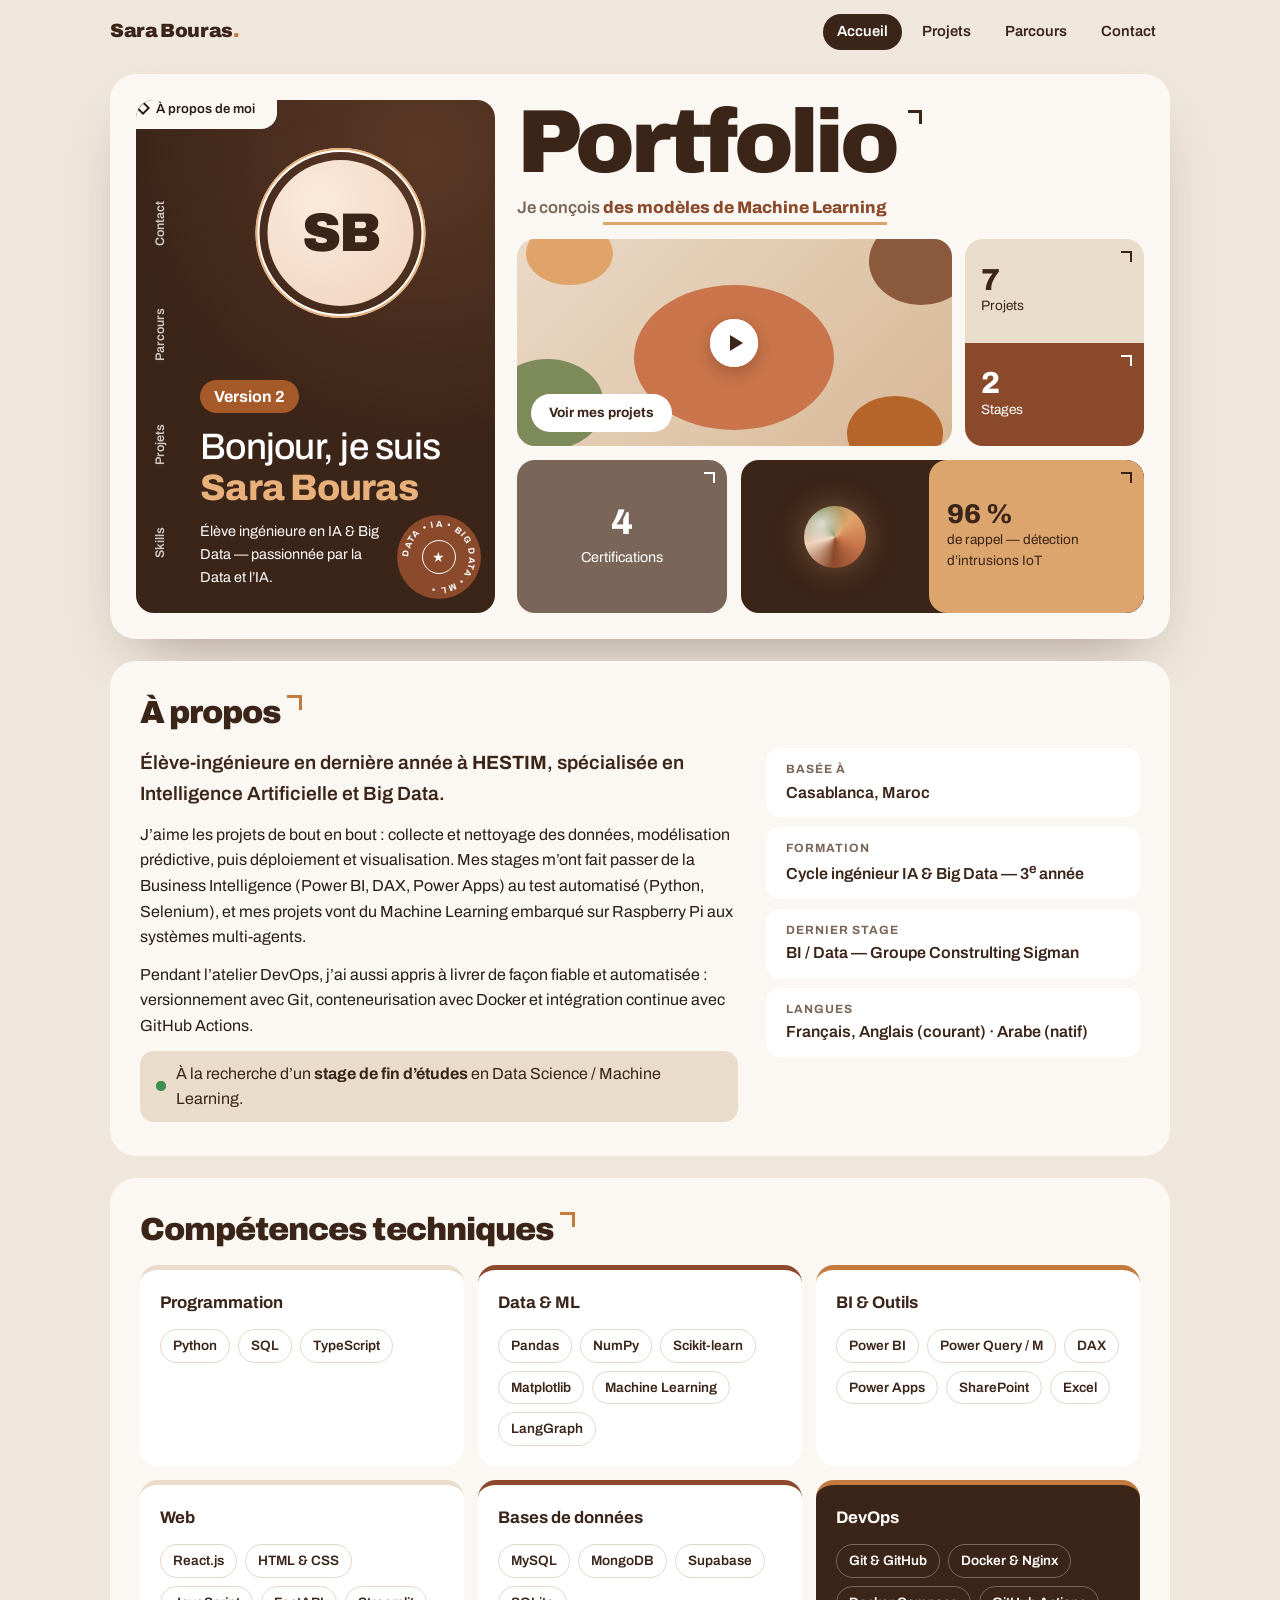
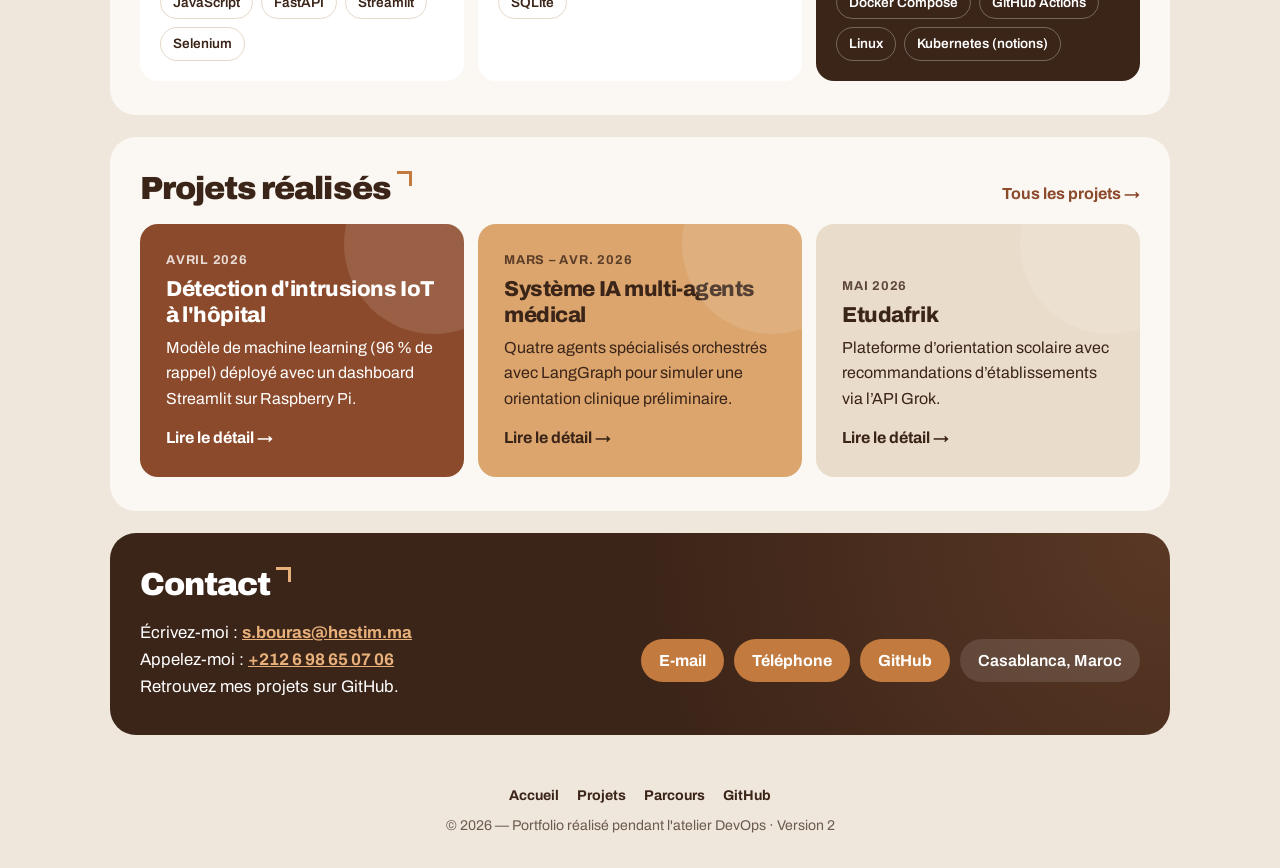
==== commit 7ab55321: "feat: charte brune, animations et menu mobile - Nouvelle charte de couleurs brune (expresso, cannell" ====
--- a/index.html
+++ b/index.html
@@ -8,13 +8,17 @@
   <link rel="preconnect" href="https://fonts.googleapis.com">
   <link rel="preconnect" href="https://fonts.gstatic.com" crossorigin>
   <link rel="stylesheet" href="https://fonts.googleapis.com/css2?family=Archivo:wght@400;500;600;700;800;900&display=swap">
+  <meta name="theme-color" content="#3b2418">
   <link rel="stylesheet" href="css/style.css">
+  <script src="js/main.js" defer></script>
 </head>
 <body>
   <header class="entete">
+    <div class="progression" aria-hidden="true"></div>
     <nav class="menu">
       <a class="logo" href="index.html">Sara&nbsp;Bouras<span>.</span></a>
-      <ul>
+      <button class="burger" type="button" aria-label="Ouvrir le menu" aria-expanded="false" aria-controls="menu-liens"><span></span><span></span><span></span></button>
+      <ul id="menu-liens">
         <li><a href="index.html" aria-current="page">Accueil</a></li>
         <li><a href="projets.html">Projets</a></li>
         <li><a href="parcours.html">Parcours</a></li>
@@ -56,9 +60,15 @@
       <!-- Colonne droite : grand titre + tuiles -->
       <div class="vitrine">
         <p class="titre-geant">Portfolio<span class="coin" aria-hidden="true"></span></p>
+        <p class="roles">Je conçois <span class="mot" data-mots="des modèles de Machine Learning|des dashboards Power BI|des systèmes multi-agents|des pipelines CI/CD|des applications web">des modèles de Machine Learning</span></p>
 
         <div class="tuiles">
           <a class="tuile tuile-visuel" href="projets.html">
+            <span class="blob b1" aria-hidden="true"></span>
+            <span class="blob b2" aria-hidden="true"></span>
+            <span class="blob b3" aria-hidden="true"></span>
+            <span class="blob b4" aria-hidden="true"></span>
+            <span class="blob b5" aria-hidden="true"></span>
             <span class="lecture" aria-hidden="true"></span>
             <span class="bouton">Voir mes projets</span>
           </a>
@@ -122,7 +132,7 @@
         </div>
         <div class="groupe">
           <h3>Web</h3>
-          <ul class="tags"><li>React.js</li><li>HTML &amp; CSS</li><li>JavaScript</li><li>FastAPI</li><li>Streamlit</li></ul>
+          <ul class="tags"><li>React.js</li><li>HTML &amp; CSS</li><li>JavaScript</li><li>FastAPI</li><li>Streamlit</li><li>Selenium</li></ul>
         </div>
         <div class="groupe">
           <h3>Bases de données</h3>
@@ -167,10 +177,12 @@
       <div class="contact-grille">
         <div>
           <p>Écrivez-moi : <a href="mailto:s.bouras@hestim.ma">s.bouras@hestim.ma</a></p>
+          <p>Appelez-moi : <a href="tel:+212698650706">+212 6 98 65 07 06</a></p>
           <p>Retrouvez mes projets sur GitHub.</p>
         </div>
         <ul class="contact-liens">
           <li><a class="pastille" href="mailto:s.bouras@hestim.ma">E-mail</a></li>
+          <li><a class="pastille" href="tel:+212698650706">Téléphone</a></li>
           <li><a class="pastille" href="https://github.com/SiriusRalph">GitHub</a></li>
           <li><span class="pastille pastille-calme">Casablanca, Maroc</span></li>
         </ul>
@@ -184,5 +196,6 @@
     </nav>
     <p>© 2026 — Portfolio réalisé pendant l'atelier DevOps · Version 2</p>
   </footer>
+  <a class="haut" href="#" aria-label="Revenir en haut de la page">↑</a>
 </body>
 </html>
--- a/css/style.css
+++ b/css/style.css
@@ -1,17 +1,20 @@
-/* Portfolio DevOps — feuille de style (V2, style « bento ») */
+/* Portfolio DevOps — feuille de style (style « bento », charte brune, animations) */
 :root {
-  --principale: #011760;   /* marine HESTIM (titres, carte profil) */
-  --accent: #CA2F1D;       /* rouge HESTIM */
-  --orange: #E8641E;       /* orange HESTIM (nom, badge) */
-  --fond: #e6e6e6;         /* gris clair de la page */
-  --planche: #f7f7f7;      /* fond des cartes */
-  --texte: #1a1a1a;
-  --gris: #5f5f5f;
-  --rose: #f6c9b4;
-  --menthe: #d5ddf2;
-  --violet: #CA2F1D;
-  --jaune: #f5a96f;
+  --principale: #3b2418;   /* expresso : titres, carte profil, tuiles sombres */
+  --accent: #8b4a2b;       /* cannelle */
+  --orange: #c27a3e;       /* caramel : détails, puces */
+  --clair: #e8b07a;        /* caramel clair : nom sur fond sombre, chiffres */
+  --fond: #efe6dc;         /* sable */
+  --planche: #fbf7f2;      /* crème */
+  --texte: #2a1d16;
+  --gris: #7a6658;         /* taupe */
+  --rose: #f1d3bd;
+  --menthe: #eadccb;       /* latte */
+  --violet: #8b4a2b;       /* cannelle */
+  --jaune: #dba56d;        /* caramel */
   --rayon: 18px;
+  --ombre: 0 30px 60px -30px rgba(59, 36, 24, .45);
+  --ressort: cubic-bezier(.2, .8, .2, 1);
 }
 
 * { box-sizing: border-box; margin: 0; padding: 0; }
@@ -23,13 +26,23 @@
   color: var(--texte);
   background: var(--fond);
   line-height: 1.6;
-}
-
-/* En-tête et menu */
+  overflow-x: hidden;
+}
+
+::selection { background: var(--jaune); color: var(--principale); }
+
+/* ===== En-tête, menu et barre de progression ===== */
 .entete {
-  position: sticky; top: 0; z-index: 10;
-  background: rgba(230, 230, 230, .85);
-  backdrop-filter: blur(8px);
+  position: sticky; top: 0; z-index: 20;
+  background: rgba(239, 230, 220, .82);
+  backdrop-filter: blur(10px);
+  transition: box-shadow .3s, background .3s;
+}
+.entete.defile { background: rgba(251, 247, 242, .92); box-shadow: 0 8px 24px -16px rgba(59, 36, 24, .5); }
+.progression {
+  position: absolute; left: 0; bottom: 0; height: 3px; width: 100%;
+  background: linear-gradient(90deg, var(--accent), var(--clair));
+  transform: scaleX(0); transform-origin: left;
 }
 .menu {
   max-width: 1100px; margin: auto; padding: 14px 20px;
@@ -37,32 +50,35 @@
 }
 .menu a { color: var(--principale); text-decoration: none; }
 .logo { font-weight: 900; font-size: 1.2rem; letter-spacing: -.02em; }
-.logo span { color: var(--orange); }
+.logo span { color: var(--orange); display: inline-block; animation: battement 2.4s ease-in-out infinite; }
 .menu ul { list-style: none; display: flex; gap: 6px; }
 .menu ul a {
-  display: block; padding: 6px 14px; border-radius: 30px; white-space: nowrap;
-  font-weight: 600; font-size: .92rem; transition: background .2s, color .2s;
+  position: relative; display: block; padding: 6px 14px; border-radius: 30px; white-space: nowrap;
+  font-weight: 600; font-size: .92rem; transition: background .25s, color .25s;
 }
 .menu ul a:hover, .menu ul a[aria-current="page"] { background: var(--principale); color: #fff; }
-
-/* Planche principale */
+.burger { display: none; }
+
+/* ===== Planche principale ===== */
 .planche { max-width: 1100px; margin: auto; padding: 10px 20px 40px; }
 
 /* ===== Section d'accueil (bento) ===== */
 .hero {
   display: grid; grid-template-columns: minmax(280px, 1fr) 1.75fr; gap: 22px;
   background: var(--planche); border-radius: 26px; padding: 26px;
-  box-shadow: 0 30px 60px -30px rgba(0, 0, 0, .35);
-}
-
-/* Carte profil marine */
+  box-shadow: var(--ombre);
+}
+
+/* Carte profil */
 .profil {
   position: relative; display: flex; flex-direction: column; justify-content: flex-end;
-  min-height: 460px; padding: 70px 22px 24px 64px;
-  background: var(--principale); color: #fff; border-radius: var(--rayon);
+  min-height: 460px; padding: 70px 22px 24px 64px; overflow: hidden;
+  background: radial-gradient(circle at 80% 10%, #5a3825 0, transparent 55%), var(--principale);
+  color: #fff; border-radius: var(--rayon);
+  animation: glisse-gauche .9s var(--ressort) both;
 }
 .etiquette {
-  position: absolute; top: -2px; left: 0;
+  position: absolute; top: -2px; left: 0; z-index: 2;
   display: flex; align-items: center; gap: 8px;
   background: var(--planche); color: var(--texte);
   padding: 0 22px 10px 2px; border-bottom-right-radius: 16px;
@@ -70,6 +86,7 @@
 }
 .losange {
   width: 10px; height: 10px; border: 2px solid var(--texte); transform: rotate(45deg);
+  animation: tourne-losange 6s linear infinite;
 }
 
 /* Rail vertical à gauche de la carte */
@@ -79,19 +96,25 @@
 }
 .rail a {
   display: block; writing-mode: vertical-rl; transform: rotate(180deg);
-  color: #fff; text-decoration: none; font-size: .78rem; font-weight: 600; opacity: .85;
-}
-.rail a:hover { opacity: 1; text-decoration: underline; }
-
-/* Avatar : cercle rose cerclé de blanc */
+  color: #fff; text-decoration: none; font-size: .78rem; font-weight: 600; opacity: .75;
+  transition: opacity .2s, color .2s;
+}
+.rail a:hover { opacity: 1; color: var(--clair); }
+
+/* Avatar : cercle pêche cerclé de blanc, avec une onde qui pulse */
 .avatar {
   position: absolute; top: 48px; left: 50%; transform: translateX(-35%);
   width: 170px; height: 170px; border-radius: 50%;
   border: 4px solid #fff; padding: 8px;
+  animation: flotte 6s ease-in-out infinite;
+}
+.avatar::after {
+  content: ""; position: absolute; inset: -4px; border-radius: 50%;
+  border: 2px solid var(--clair); animation: onde 2.8s ease-out infinite;
 }
 .avatar span {
   display: grid; place-items: center; width: 100%; height: 100%; border-radius: 50%;
-  background: radial-gradient(circle at 35% 30%, #fde6da, var(--rose));
+  background: radial-gradient(circle at 35% 30%, #fbeadc, var(--rose));
   color: var(--principale); font-weight: 900; font-size: 3.4rem; letter-spacing: -.04em;
 }
 
@@ -99,19 +122,21 @@
   font-size: 2.3rem; font-weight: 500; line-height: 1.1; letter-spacing: -.02em;
   margin-top: 210px;
 }
-.hero h1 span { display: block; font-weight: 800; color: #E8641E; }
+.hero h1 span { display: block; font-weight: 800; color: var(--clair); }
 .badge { display: inline-block; margin-bottom: 14px; padding: 4px 14px;
-  border-radius: 20px; background: #E8641E; color: #fff; font-weight: 700; }
-.profil > .badge { align-self: flex-start; margin: 210px 0 14px; }
-.profil > .badge + h1 { margin-top: 0; }
-.profil h1 + p { font-size: .9rem; margin-top: 12px; padding-right: 92px; opacity: .95; }
-
-/* Badge circulaire qui tourne */
+  border-radius: 20px; background: #a65a2a; color: #fff; font-weight: 700; }
+.profil > .badge { align-self: flex-start; margin: 210px 0 14px; animation: apparait .6s .5s both; }
+.profil > .badge + h1 { margin-top: 0; animation: apparait .7s .6s both; }
+.profil h1 + p { font-size: .9rem; margin-top: 12px; padding-right: 92px; opacity: .95; animation: apparait .7s .75s both; }
+
+/* Sceau circulaire qui tourne */
 .sceau {
   position: absolute; right: 14px; bottom: 14px; width: 84px; height: 84px;
   border-radius: 50%; background: var(--accent); color: #fff;
   display: grid; place-items: center;
-}
+  transition: transform .3s var(--ressort);
+}
+.profil:hover .sceau { transform: scale(1.08) rotate(-8deg); }
 .sceau svg {
   position: absolute; inset: 0; width: 100%; height: 100%;
   font-size: 10.5px; font-weight: 700; letter-spacing: 1.5px; fill: #fff;
@@ -121,15 +146,25 @@
   width: 34px; height: 34px; border-radius: 50%; border: 1.5px solid #fff;
   display: grid; place-items: center; font-size: .9rem;
 }
-@keyframes tourner { to { transform: rotate(360deg); } }
 
 /* Colonne droite */
-.vitrine { display: flex; flex-direction: column; gap: 18px; }
+.vitrine { display: flex; flex-direction: column; gap: 14px; min-width: 0; }
 .titre-geant {
-  position: relative; align-self: flex-start;
+  position: relative; align-self: flex-start; color: var(--principale);
   font-size: clamp(3rem, 7.5vw, 5.6rem); font-weight: 900;
   line-height: .95; letter-spacing: -.045em; padding-right: 26px;
-}
+  animation: monte .9s .15s var(--ressort) both;
+}
+.roles {
+  font-size: 1.05rem; font-weight: 600; color: var(--gris); margin-top: -4px;
+  animation: apparait .7s .35s both;
+}
+.mot {
+  display: inline-block; color: var(--accent); font-weight: 800;
+  border-bottom: 3px solid var(--jaune);
+  transition: opacity .35s, transform .35s;
+}
+.mot.change { opacity: 0; transform: translateY(8px); }
 .coin, .tuile-stats .stat::after, .tuile-grise::after, .duo-jaune::after {
   content: ""; position: absolute; top: 12px; right: 12px;
   width: 9px; height: 9px; border-top: 2px solid currentColor; border-right: 2px solid currentColor;
@@ -141,70 +176,87 @@
   grid-template-columns: 1fr 1fr .85fr;
   grid-template-rows: 1.35fr 1fr;
 }
-.tuile { position: relative; border-radius: var(--rayon); overflow: hidden; min-height: 150px; }
-
-/* Tuile visuelle (motif feuillage en CSS) */
+.tuile {
+  position: relative; border-radius: var(--rayon); overflow: hidden; min-height: 150px;
+  animation: pop .7s var(--ressort) both;
+  transition: transform .3s var(--ressort), box-shadow .3s;
+}
+.tuile:nth-child(1) { animation-delay: .35s; }
+.tuile:nth-child(2) { animation-delay: .45s; }
+.tuile:nth-child(3) { animation-delay: .55s; }
+.tuile:nth-child(4) { animation-delay: .65s; }
+.tuile:hover { transform: translateY(-4px); box-shadow: 0 18px 30px -18px rgba(59, 36, 24, .6); }
+
+/* Tuile visuelle : formes qui dérivent */
 .tuile-visuel {
   grid-column: span 2;
   display: grid; place-items: center; text-decoration: none;
-  background:
-    radial-gradient(ellipse 38% 60% at 50% 55%, #f28b82 0 55%, transparent 56%),
-    radial-gradient(circle at 46% 30%, #f6a39c 0 9%, transparent 10%),
-    radial-gradient(ellipse 30% 45% at 12% 80%, #4a9a7a 0 60%, transparent 61%),
-    radial-gradient(ellipse 25% 40% at 88% 20%, #3f8f74 0 60%, transparent 61%),
-    radial-gradient(ellipse 22% 35% at 85% 85%, #e5654f 0 60%, transparent 61%),
-    radial-gradient(ellipse 20% 30% at 15% 15%, #ef7d5d 0 60%, transparent 61%),
-    linear-gradient(135deg, #8fd3d1, #b9e4de);
-}
+  background: linear-gradient(135deg, #ead9c6, #d8b896);
+}
+.blob { position: absolute; border-radius: 50%; animation: derive 9s ease-in-out infinite; }
+.b1 { width: 46%; height: 70%; left: 27%; top: 22%; background: #c9744a; animation-duration: 11s; }
+.b2 { width: 26%; height: 44%; left: -6%; top: 58%; background: #7d8a5a; animation-delay: -3s; }
+.b3 { width: 24%; height: 42%; right: -5%; top: -10%; background: #8b5a3c; animation-delay: -6s; }
+.b4 { width: 22%; height: 36%; right: 2%; bottom: -12%; background: #b5652a; animation-delay: -2s; }
+.b5 { width: 20%; height: 30%; left: 2%; top: -8%; background: #e0a46a; animation-delay: -5s; }
 .lecture {
+  position: relative; z-index: 1;
   width: 48px; height: 48px; border-radius: 50%; background: #fff;
   display: grid; place-items: center; box-shadow: 0 6px 16px rgba(0, 0, 0, .2);
-  transition: transform .25s;
+  transition: transform .3s var(--ressort);
 }
 .lecture::before {
   content: ""; margin-left: 4px;
   border-left: 13px solid var(--principale); border-top: 8px solid transparent; border-bottom: 8px solid transparent;
 }
-.tuile-visuel:hover .lecture { transform: scale(1.12); }
+.lecture::after {
+  content: ""; position: absolute; inset: 0; border-radius: 50%;
+  border: 2px solid #fff; animation: onde 2.2s ease-out infinite;
+}
+.tuile-visuel:hover .lecture { transform: scale(1.15); }
 .bouton {
-  position: absolute; left: 14px; bottom: 14px;
+  position: absolute; left: 14px; bottom: 14px; z-index: 1;
   display: inline-block; padding: 8px 18px;
   background: #fff; color: var(--principale); border-radius: 30px;
   text-decoration: none; font-weight: 700; font-size: .85rem;
-}
-
-/* Tuile statistiques (menthe + violet) */
+  transition: background .25s, color .25s;
+}
+.tuile-visuel:hover .bouton { background: var(--principale); color: #fff; }
+
+/* Tuile statistiques */
 .tuile-stats { display: grid; grid-template-rows: 1fr 1fr; }
 .stat {
   position: relative; display: flex; flex-direction: column; justify-content: center;
   padding: 14px 16px; color: var(--principale);
 }
-.stat strong { font-size: 1.9rem; font-weight: 800; line-height: 1; }
+.stat strong { font-size: 1.9rem; font-weight: 800; line-height: 1; font-variant-numeric: tabular-nums; }
 .stat span { font-size: .85rem; }
 .stat-menthe { background: var(--menthe); }
 .stat-violet { background: var(--violet); color: #fff; }
-
-/* Tuile grise */
+.stat-jaune { background: var(--jaune); }
+
+/* Tuile taupe */
 .tuile-grise {
   background: var(--gris); color: #fff; text-decoration: none;
   display: flex; flex-direction: column; align-items: center; justify-content: center; gap: 6px;
-  font-size: .9rem; transition: background .2s;
+  font-size: .9rem;
 }
 a.tuile-grise:hover { background: var(--principale); }
 .tuile-chiffre { font-size: 2.2rem; font-weight: 800; line-height: 1; }
 
-/* Tuile duo (noir + jaune) */
+/* Tuile duo */
 .tuile-duo { grid-column: span 2; display: grid; grid-template-columns: 1fr 1.15fr; background: var(--principale); }
 .duo-noir { display: grid; place-items: center; }
 .orbe {
   width: 62px; height: 62px; border-radius: 50%;
   background:
     radial-gradient(circle at 30% 28%, rgba(255, 255, 255, .7), transparent 35%),
-    conic-gradient(from 40deg, #f28b82, #f6c177, #8fd3d1, #6a7fdb, #c18be0, #f28b82);
+    conic-gradient(from 40deg, #e0a46a, #c9744a, #8b4a2b, #f1d3bd, #7d8a5a, #e0a46a);
   animation: tourner 10s linear infinite;
+  box-shadow: 0 0 30px rgba(232, 176, 122, .35);
 }
 .duo-jaune {
-  position: relative; background: var(--jaune); border-radius: var(--rayon);
+  position: relative; background: var(--jaune); border-radius: var(--rayon); color: var(--principale);
   display: flex; flex-direction: column; justify-content: center; padding: 14px 18px;
 }
 .duo-jaune strong { font-size: 1.7rem; font-weight: 800; line-height: 1; }
@@ -221,21 +273,24 @@
 }
 .bloc h2::after {
   content: ""; display: inline-block; width: 12px; height: 12px; margin-left: 6px; vertical-align: top;
-  border-top: 3px solid var(--principale); border-right: 3px solid var(--principale);
+  border-top: 3px solid var(--orange); border-right: 3px solid var(--orange);
 }
 .bloc > p { max-width: 65ch; font-size: 1.05rem; }
 .bloc h3 { color: var(--principale); }
 .bloc-tete { display: flex; justify-content: space-between; align-items: baseline; gap: 12px; flex-wrap: wrap; }
 .lien-fleche { color: var(--accent); font-weight: 700; text-decoration: none; }
-.lien-fleche:hover { text-decoration: underline; }
+.lien-fleche span { display: inline-block; transition: transform .25s; }
+.lien-fleche:hover span { transform: translateX(5px); }
 [id] { scroll-margin-top: 80px; }
 
-/* Étiquettes (compétences, technologies) */
+/* Étiquettes */
 .tags { list-style: none; display: flex; flex-wrap: wrap; gap: 8px; }
 .tags li {
   padding: 5px 12px; border-radius: 30px; font-size: .85rem; font-weight: 600;
-  background: #fff; border: 1.5px solid #dfe3ee; color: var(--principale);
-}
+  background: #fff; border: 1.5px solid #e6d8c8; color: var(--principale);
+  transition: transform .2s var(--ressort), background .2s, border-color .2s;
+}
+.tags li:hover { transform: translateY(-2px); background: var(--menthe); border-color: var(--jaune); }
 
 /* À propos */
 .intro { display: grid; grid-template-columns: 1.6fr 1fr; gap: 28px; align-items: start; }
@@ -246,31 +301,53 @@
   padding: 10px 16px; border-radius: 14px; background: var(--menthe); color: var(--principale);
 }
 .point {
-  flex: none; width: 10px; height: 10px; border-radius: 50%; background: #1f9d55;
-  box-shadow: 0 0 0 4px rgba(31, 157, 85, .2);
+  position: relative; flex: none; width: 10px; height: 10px; border-radius: 50%; background: #3f8f4f;
+}
+.point::after {
+  content: ""; position: absolute; inset: 0; border-radius: 50%; background: #3f8f4f;
+  animation: onde 1.8s ease-out infinite;
 }
 .faits { display: grid; gap: 10px; }
-.faits div { background: #fff; border-radius: 14px; padding: 12px 16px; }
+.faits div {
+  background: #fff; border-radius: 14px; padding: 12px 16px; border-left: 4px solid transparent;
+  transition: border-color .25s, transform .25s var(--ressort);
+}
+.faits div:hover { border-left-color: var(--orange); transform: translateX(4px); }
 .faits dt { font-size: .75rem; text-transform: uppercase; letter-spacing: .08em; color: var(--gris); font-weight: 700; }
 .faits dd { font-weight: 600; color: var(--principale); }
+.faits a { color: var(--accent); }
 
 /* Compétences groupées */
 .groupes { display: grid; grid-template-columns: repeat(auto-fit, minmax(250px, 1fr)); gap: 14px; }
-.groupe { background: #fff; border-radius: var(--rayon); padding: 20px; border-top: 5px solid var(--menthe); }
+.groupe {
+  background: #fff; border-radius: var(--rayon); padding: 20px; border-top: 5px solid var(--menthe);
+  transition: transform .3s var(--ressort), box-shadow .3s;
+}
+.groupe:hover { transform: translateY(-5px); box-shadow: 0 18px 30px -20px rgba(59, 36, 24, .45); }
 .groupe:nth-child(3n+2) { border-top-color: var(--accent); }
 .groupe:nth-child(3n+3) { border-top-color: var(--orange); }
 .groupe h3 { font-size: 1.05rem; margin-bottom: 12px; }
 .groupe-devops { background: var(--principale); }
 .groupe-devops h3 { color: #fff; }
-.groupe-devops .tags li { background: transparent; border-color: rgba(255, 255, 255, .35); color: #fff; }
+.groupe-devops .tags li { background: transparent; border-color: rgba(255, 255, 255, .3); color: #fff; }
+.groupe-devops .tags li:hover { background: rgba(255, 255, 255, .12); }
 
 /* Projets mis en avant (accueil) */
 .projets { display: grid; grid-template-columns: repeat(auto-fit, minmax(260px, 1fr)); gap: 14px; }
 .projet {
+  position: relative; overflow: hidden;
   border-radius: var(--rayon); padding: 26px; min-height: 220px;
   background: var(--accent); color: #fff;
   display: flex; flex-direction: column; justify-content: flex-end; gap: 6px;
-}
+  transition: transform .35s var(--ressort), box-shadow .35s;
+}
+.projet::before {
+  content: ""; position: absolute; width: 180px; height: 180px; border-radius: 50%;
+  top: -70px; right: -60px; background: rgba(255, 255, 255, .12);
+  transition: transform .5s var(--ressort);
+}
+.projet:hover { transform: translateY(-6px) rotate(-.4deg); box-shadow: 0 24px 36px -22px rgba(59, 36, 24, .7); }
+.projet:hover::before { transform: scale(1.35); }
 .projet:nth-child(2) { background: var(--jaune); color: var(--principale); }
 .projet:nth-child(3) { background: var(--menthe); color: var(--principale); }
 .bloc .projet h3 { color: inherit; font-size: 1.35rem; font-weight: 800; letter-spacing: -.02em; line-height: 1.2; }
@@ -279,43 +356,53 @@
 .projet-lien:hover { text-decoration: underline; }
 
 /* Contact */
-#contact { background: var(--principale); color: #fff; }
+#contact {
+  position: relative; overflow: hidden;
+  background: radial-gradient(circle at 100% 0, #5a3825 0, transparent 50%), var(--principale); color: #fff;
+}
 #contact h2 { color: #fff; }
-#contact h2::after { border-color: #fff; }
-#contact a { color: var(--jaune); font-weight: 700; }
+#contact h2::after { border-color: var(--clair); }
+#contact a { color: var(--clair); font-weight: 700; }
 .contact-grille { display: flex; justify-content: space-between; align-items: center; gap: 20px; flex-wrap: wrap; }
 .contact-grille p { font-size: 1.05rem; }
 .contact-liens { list-style: none; display: flex; flex-wrap: wrap; gap: 10px; }
 .pastille {
   display: inline-block; padding: 9px 18px; border-radius: 30px; text-decoration: none; font-weight: 700;
   background: var(--orange); color: #fff;
+  transition: transform .25s var(--ressort), background .25s;
 }
 #contact .pastille { color: #fff; }
-.pastille:hover { filter: brightness(1.08); }
+.pastille:hover { transform: translateY(-3px); background: var(--accent); }
+#contact .pastille:hover { background: #a65a2a; }
 .pastille-calme { background: rgba(255, 255, 255, .12); font-weight: 600; }
 
 /* ===== Pages intérieures ===== */
 .page-tete {
   display: grid; grid-template-columns: 1.7fr 1fr; gap: 16px;
   background: var(--planche); border-radius: 26px; padding: 22px;
-  box-shadow: 0 30px 60px -30px rgba(0, 0, 0, .35);
+  box-shadow: var(--ombre);
 }
 .page-titre {
-  position: relative; background: var(--principale); color: #fff;
+  position: relative; overflow: hidden;
+  background: radial-gradient(circle at 90% 0, #5a3825 0, transparent 55%), var(--principale); color: #fff;
   border-radius: var(--rayon); padding: 64px 28px 28px;
+  animation: glisse-gauche .9s var(--ressort) both;
 }
 .page-titre h1 {
   font-size: clamp(2.8rem, 8vw, 5rem); font-weight: 900; letter-spacing: -.045em; line-height: .95;
-  color: #E8641E; margin-bottom: 14px;
-}
-.page-titre p:last-child { max-width: 52ch; opacity: .92; }
+  color: var(--clair); margin-bottom: 14px;
+  animation: monte .8s .2s var(--ressort) both;
+}
+.page-titre p:last-child { max-width: 52ch; opacity: .92; animation: apparait .7s .4s both; }
 .page-chiffres { display: grid; gap: 12px; }
-.page-chiffres .stat { border-radius: var(--rayon); }
+.page-chiffres .stat { border-radius: var(--rayon); animation: pop .7s var(--ressort) both; }
+.page-chiffres .stat:nth-child(1) { animation-delay: .3s; }
+.page-chiffres .stat:nth-child(2) { animation-delay: .42s; }
+.page-chiffres .stat:nth-child(3) { animation-delay: .54s; }
 .page-chiffres .stat::after {
   content: ""; position: absolute; top: 12px; right: 12px;
   width: 9px; height: 9px; border-top: 2px solid currentColor; border-right: 2px solid currentColor;
 }
-.stat-jaune { background: var(--jaune); }
 
 .sommaire {
   position: sticky; top: 58px; z-index: 5;
@@ -325,22 +412,32 @@
 .sommaire::-webkit-scrollbar { display: none; }
 .sommaire a {
   flex: none; padding: 8px 16px; border-radius: 30px; text-decoration: none; font-weight: 700; font-size: .9rem;
-  background: #fff; color: var(--principale); box-shadow: 0 2px 8px rgba(0, 0, 0, .06);
-}
-.sommaire a:hover { background: var(--accent); color: #fff; }
+  background: #fff; color: var(--principale); box-shadow: 0 2px 8px rgba(59, 36, 24, .08);
+  transition: background .25s, color .25s, transform .25s var(--ressort);
+}
+.sommaire a:hover { transform: translateY(-2px); }
+.sommaire a:hover, .sommaire a.actif { background: var(--accent); color: #fff; }
 
 /* Fiches projet détaillées */
-.fiche { background: #fff; border-radius: var(--rayon); padding: 24px; }
+.fiche {
+  background: #fff; border-radius: var(--rayon); padding: 24px; border-left: 5px solid transparent;
+  transition: border-color .3s, box-shadow .3s, transform .3s var(--ressort);
+}
+.fiche:hover { border-left-color: var(--orange); box-shadow: 0 20px 34px -24px rgba(59, 36, 24, .5); transform: translateY(-3px); }
 .fiche + .fiche { margin-top: 14px; }
 .fiche-tete {
   display: flex; justify-content: space-between; align-items: flex-start; gap: 12px;
-  padding-bottom: 14px; margin-bottom: 16px; border-bottom: 1.5px solid #eef0f5;
+  padding-bottom: 14px; margin-bottom: 16px; border-bottom: 1.5px solid #f1e8dd;
 }
 .fiche-tete h3 { font-size: 1.4rem; font-weight: 800; letter-spacing: -.02em; line-height: 1.2; }
 .fiche-date { font-size: .8rem; font-weight: 700; text-transform: uppercase; letter-spacing: .06em; color: var(--accent); }
 .statut { flex: none; padding: 4px 12px; border-radius: 30px; font-size: .78rem; font-weight: 700; }
-.statut-fini { background: #e3f4ea; color: #146c3c; }
-.statut-cours { background: #fdebdc; color: #a5420c; }
+.statut-fini { background: #e4f0e1; color: #2f6b34; }
+.statut-cours { background: #f7e3cf; color: #8b4a2b; }
+.statut-cours::before {
+  content: ""; display: inline-block; width: 7px; height: 7px; border-radius: 50%; margin-right: 6px;
+  background: currentColor; vertical-align: middle; animation: clignote 1.4s ease-in-out infinite;
+}
 .fiche-corps { display: grid; grid-template-columns: 1.7fr 1fr; gap: 24px; }
 .fiche-texte > p { margin-bottom: 10px; }
 .puces { padding-left: 18px; display: grid; gap: 6px; }
@@ -350,56 +447,125 @@
 .chiffres div {
   flex: 1 1 110px; background: var(--principale); color: #fff; border-radius: 14px; padding: 12px 14px;
 }
-.chiffres strong { display: block; font-size: 1.6rem; font-weight: 800; line-height: 1.1; color: #f5a96f; }
+.chiffres strong { display: block; font-size: 1.6rem; font-weight: 800; line-height: 1.1; color: var(--clair); font-variant-numeric: tabular-nums; }
 .chiffres span { font-size: .82rem; opacity: .9; }
 
-/* Frise (parcours) */
+/* Frise (parcours) : la ligne se dessine à l'apparition */
 .frise { list-style: none; position: relative; display: grid; gap: 18px; padding-left: 26px; }
 .frise::before {
-  content: ""; position: absolute; left: 6px; top: 6px; bottom: 6px; width: 2px; background: #d9deea;
-}
+  content: ""; position: absolute; left: 6px; top: 6px; bottom: 6px; width: 2px;
+  background: linear-gradient(var(--orange), #e6d8c8); transform-origin: top;
+  transition: transform 1.2s var(--ressort);
+}
+.js .frise::before { transform: scaleY(0); }
+.js .frise.vu::before { transform: scaleY(1); }
 .etape { position: relative; }
 .etape::before {
   content: ""; position: absolute; left: -26px; top: 4px; width: 14px; height: 14px; border-radius: 50%;
   background: var(--orange); box-shadow: 0 0 0 4px var(--planche);
-}
+  transition: transform .3s var(--ressort);
+}
+.etape:hover::before { transform: scale(1.35); }
 .etape-date { font-size: .8rem; font-weight: 700; text-transform: uppercase; letter-spacing: .06em; color: var(--accent); margin-bottom: 6px; }
-.etape-carte { background: #fff; border-radius: var(--rayon); padding: 20px 22px; display: grid; gap: 10px; }
+.etape-carte {
+  background: #fff; border-radius: var(--rayon); padding: 20px 22px; display: grid; gap: 10px;
+  transition: box-shadow .3s, transform .3s var(--ressort);
+}
+.etape:hover .etape-carte { box-shadow: 0 20px 34px -24px rgba(59, 36, 24, .5); transform: translateX(4px); }
 .etape-carte h3 { font-size: 1.2rem; font-weight: 800; line-height: 1.25; }
 .etape-lieu { font-weight: 600; color: var(--gris); margin-top: -6px; }
 
 /* Certifications et langues */
 .certifs { display: grid; grid-template-columns: repeat(auto-fit, minmax(240px, 1fr)); gap: 14px; }
-.certif { background: #fff; border-radius: var(--rayon); padding: 20px; border-left: 5px solid var(--orange); }
+.certif {
+  background: #fff; border-radius: var(--rayon); padding: 20px; border-left: 5px solid var(--orange);
+  transition: transform .3s var(--ressort), box-shadow .3s;
+}
+.certif:hover { transform: translateY(-5px); box-shadow: 0 18px 30px -20px rgba(59, 36, 24, .45); }
 .certif h3 { font-size: 1.1rem; font-weight: 800; margin: 4px 0 8px; line-height: 1.25; }
-.certif p:last-child { font-size: .92rem; color: #444; }
+.certif p:last-child { font-size: .92rem; color: #5a4a40; }
 .certif-org { font-size: .78rem; font-weight: 700; text-transform: uppercase; letter-spacing: .06em; color: var(--accent); }
 .langues { list-style: none; display: grid; grid-template-columns: repeat(auto-fit, minmax(160px, 1fr)); gap: 12px; }
-.langues li { background: #fff; border-radius: var(--rayon); padding: 18px 20px; display: grid; }
+.langues li {
+  background: #fff; border-radius: var(--rayon); padding: 18px 20px; display: grid;
+  transition: transform .3s var(--ressort);
+}
+.langues li:hover { transform: translateY(-4px); }
 .langues strong { font-size: 1.2rem; color: var(--principale); }
 .langues span { color: var(--gris); font-weight: 600; }
 
 /* Pied de page */
-.pied { color: #555; text-align: center; padding: 10px 20px 30px; font-size: .88rem; }
+.pied { color: #6b5a4e; text-align: center; padding: 10px 20px 30px; font-size: .88rem; }
 .pied-liens { display: flex; justify-content: center; flex-wrap: wrap; gap: 6px 18px; margin-bottom: 8px; }
 .pied-liens a { color: var(--principale); font-weight: 700; text-decoration: none; }
 .pied-liens a:hover { color: var(--accent); }
 
-/* Accessibilité : moins d'animations si demandé */
+/* Bouton « revenir en haut » */
+.haut {
+  position: fixed; right: 18px; bottom: 18px; z-index: 15;
+  width: 46px; height: 46px; border-radius: 50%; display: grid; place-items: center;
+  background: var(--principale); color: #fff; text-decoration: none; font-size: 1.2rem; font-weight: 800;
+  box-shadow: 0 10px 20px -10px rgba(59, 36, 24, .7);
+  opacity: 0; transform: translateY(16px); pointer-events: none;
+  transition: opacity .3s, transform .3s var(--ressort), background .2s;
+}
+.haut.visible { opacity: 1; transform: none; pointer-events: auto; }
+.haut:hover { background: var(--accent); }
+
+/* ===== Apparition au défilement (activée par le script) ===== */
+.js .reveal {
+  opacity: 0; transform: translateY(26px);
+  transition: opacity .7s var(--ressort), transform .7s var(--ressort);
+  transition-delay: var(--d, 0s);
+}
+.js .reveal.vu { opacity: 1; transform: none; }
+/* Une fois apparus, les survols reprennent leurs propres durées */
+.js .reveal.vu.fini { transition-delay: 0s; }
+
+/* ===== Animations ===== */
+@keyframes tourner { to { transform: rotate(360deg); } }
+@keyframes tourne-losange { to { transform: rotate(405deg); } }
+@keyframes glisse-gauche { from { opacity: 0; transform: translateX(-30px); } to { opacity: 1; transform: none; } }
+@keyframes monte { from { opacity: 0; transform: translateY(30px); } to { opacity: 1; transform: none; } }
+@keyframes apparait { from { opacity: 0; transform: translateY(10px); } to { opacity: 1; transform: none; } }
+@keyframes pop { from { opacity: 0; transform: scale(.9) translateY(16px); } to { opacity: 1; transform: none; } }
+@keyframes flotte { 0%, 100% { translate: 0 0; } 50% { translate: 0 -8px; } }
+@keyframes onde { from { transform: scale(1); opacity: .7; } to { transform: scale(1.35); opacity: 0; } }
+@keyframes derive {
+  0%, 100% { transform: translate(0, 0) scale(1); }
+  33% { transform: translate(6%, -8%) scale(1.06); }
+  66% { transform: translate(-5%, 6%) scale(.95); }
+}
+@keyframes battement { 0%, 100% { transform: scale(1); } 50% { transform: scale(1.35); } }
+@keyframes clignote { 0%, 100% { opacity: 1; } 50% { opacity: .25; } }
+
+/* Accessibilité : pas d'animations si l'utilisateur le demande */
 @media (prefers-reduced-motion: reduce) {
-  .sceau svg, .orbe { animation: none; }
+  *, *::before, *::after { animation: none !important; transition: none !important; }
   html { scroll-behavior: auto; }
+  .js .reveal { opacity: 1; transform: none; }
+  .js .frise::before { transform: none; }
+}
+
+/* ===== Responsive : grands écrans compacts / tablettes paysage ===== */
+@media (max-width: 1024px) {
+  .hero { grid-template-columns: minmax(260px, 1fr) 1.5fr; gap: 16px; padding: 20px; }
+  .tuiles { grid-template-columns: 1fr 1fr; grid-template-rows: auto; }
+  .tuile-visuel, .tuile-duo { grid-column: span 2; }
+  .tuile-visuel { min-height: 190px; }
 }
 
 /* Responsive : tablettes */
 @media (max-width: 860px) {
   .hero { grid-template-columns: 1fr; }
-  .tuiles { grid-template-rows: auto; }
+  .tuiles { grid-template-columns: 1fr 1fr .85fr; }
+  .tuile-visuel { grid-column: span 2; }
+  .tuile-duo { grid-column: span 2; }
   .intro, .fiche-corps, .page-tete { grid-template-columns: 1fr; }
   .page-chiffres { grid-template-columns: repeat(3, 1fr); }
 }
 
-/* Responsive : petits écrans */
+/* Responsive : téléphones */
 @media (max-width: 600px) {
   .menu { padding: 10px 12px; }
   .menu ul {
@@ -408,8 +574,26 @@
   }
   .menu ul::-webkit-scrollbar { display: none; }
   .menu ul a { padding: 5px 12px; }
+
+  /* Menu « burger » quand le script est actif */
+  .js .burger {
+    display: grid; gap: 5px; width: 42px; height: 42px; place-content: center;
+    border: 0; border-radius: 12px; background: var(--principale); cursor: pointer;
+  }
+  .js .burger span { display: block; width: 18px; height: 2px; border-radius: 2px; background: #fff; transition: transform .3s, opacity .3s; }
+  .js .menu.ouvert .burger span:nth-child(1) { transform: translateY(7px) rotate(45deg); }
+  .js .menu.ouvert .burger span:nth-child(2) { opacity: 0; }
+  .js .menu.ouvert .burger span:nth-child(3) { transform: translateY(-7px) rotate(-45deg); }
+  .js .menu ul {
+    flex-direction: column; margin-top: 0; overflow: hidden; max-height: 0; opacity: 0;
+    transition: max-height .4s var(--ressort), opacity .3s, margin .3s;
+  }
+  .js .menu.ouvert ul { max-height: 260px; opacity: 1; margin-top: 10px; }
+  .js .menu ul a { padding: 11px 14px; font-size: 1rem; border-radius: 12px; }
+  .js .sommaire { top: 62px; }
+
   .sommaire { top: 92px; }
-  [id] { scroll-margin-top: 150px; }
+  [id] { scroll-margin-top: 120px; }
   .planche { padding: 6px 12px 30px; }
   .hero { padding: 14px; border-radius: 20px; }
   .profil { padding-left: 54px; padding-right: 16px; }
@@ -418,6 +602,7 @@
   .avatar { top: 46px; width: 140px; height: 140px; transform: translateX(-40%); }
   .rail { top: 84px; }
   .profil > .badge { margin-top: 180px; }
+  .roles { font-size: .95rem; }
   .tuiles { grid-template-columns: 1fr 1fr; }
   .tuile-visuel, .tuile-duo { grid-column: span 2; }
   .bloc { padding: 26px 16px; border-radius: 20px; }
@@ -432,4 +617,12 @@
   .fiche-tete { flex-direction: column; }
   .fiche-tete h3 { font-size: 1.2rem; }
   .etape-carte { padding: 16px; }
-}
+  .haut { right: 12px; bottom: 12px; width: 42px; height: 42px; }
+}
+
+/* Très petits écrans */
+@media (max-width: 380px) {
+  .titre-geant { font-size: 2.6rem; }
+  .tuile-chiffre { font-size: 1.8rem; }
+  .duo-jaune strong { font-size: 1.4rem; }
+}
